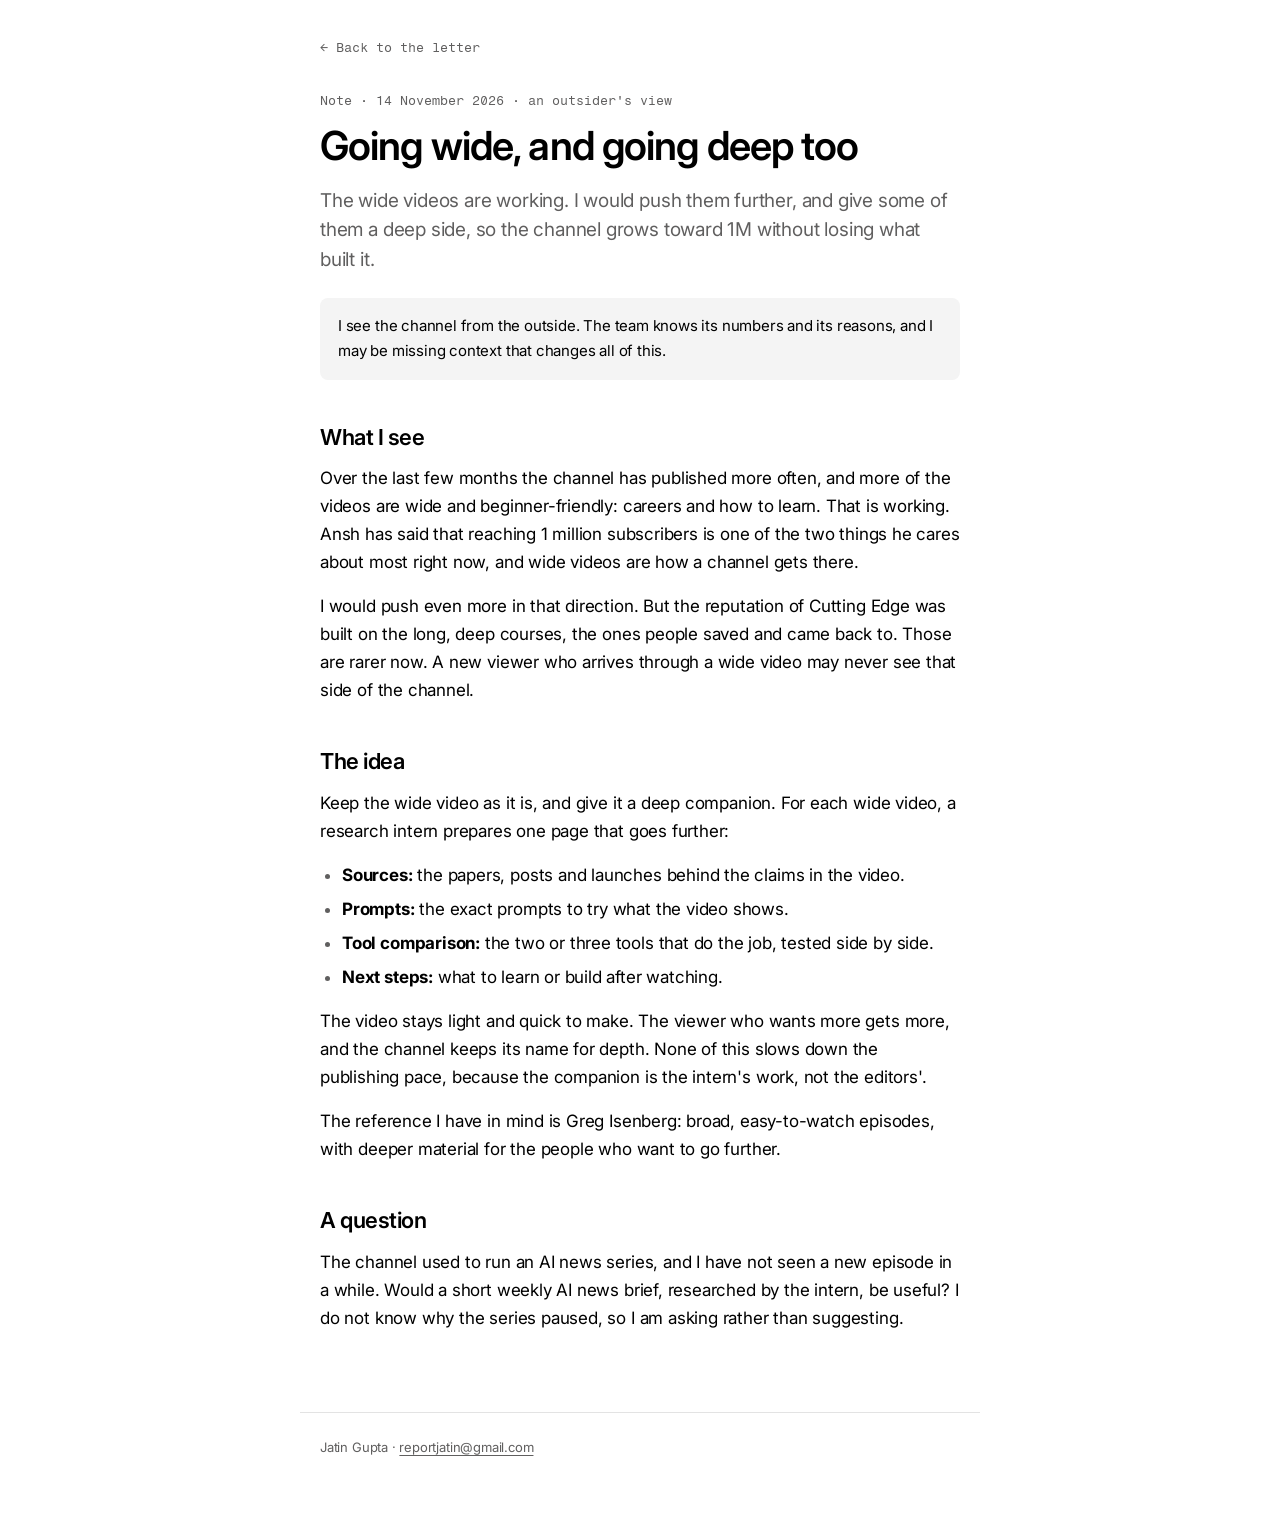
==== research/depth-note.html @ d638e976 "Letter to Cutting Edge Co-Authored-By: Claude Fable 5.2 <noreply@anthropic.com>" ====
<!doctype html>
<html lang="en">
<head>
<meta charset="utf-8">
<meta name="viewport" content="width=device-width, initial-scale=1">
<title>Going wide, going deep</title>
<meta name="description" content="An outside view on how Cutting Edge could keep its reputation for depth while its wide videos grow the channel toward 1M.">
<link rel="stylesheet" href="../assets/site.css">
</head>
<body>
<main class="doc">
  <a class="back" href="../index.html">← Back to the letter</a>
  <p class="meta">Note · 14 November 2026 · an outsider's view</p>
  <h1>Going wide, and going deep too</h1>
  <p class="lede">The wide videos are working. I would push them further, and give some of them a deep side, so the channel grows toward 1M without losing what built it.</p>

  <aside class="callout"><p>I see the channel from the outside. The team knows its numbers and its reasons, and I may be missing context that changes all of this.</p></aside>

  <h2>What I see</h2>
  <p>Over the last few months the channel has published more often, and more of the videos are wide and beginner-friendly: careers and how to learn. That is working. Ansh has said that reaching 1 million subscribers is one of the two things he cares about most right now, and wide videos are how a channel gets there.</p>
  <p>I would push even more in that direction. But the reputation of Cutting Edge was built on the long, deep courses, the ones people saved and came back to. Those are rarer now. A new viewer who arrives through a wide video may never see that side of the channel.</p>

  <h2>The idea</h2>
  <p>Keep the wide video as it is, and give it a deep companion. For each wide video, a research intern prepares one page that goes further:</p>
  <ul>
    <li><strong>Sources:</strong> the papers, posts and launches behind the claims in the video.</li>
    <li><strong>Prompts:</strong> the exact prompts to try what the video shows.</li>
    <li><strong>Tool comparison:</strong> the two or three tools that do the job, tested side by side.</li>
    <li><strong>Next steps:</strong> what to learn or build after watching.</li>
  </ul>
  <p>The video stays light and quick to make. The viewer who wants more gets more, and the channel keeps its name for depth. None of this slows down the publishing pace, because the companion is the intern's work, not the editors'.</p>
  <p>The reference I have in mind is Greg Isenberg: broad, easy-to-watch episodes, with deeper material for the people who want to go further.</p>

  <h2>A question</h2>
  <p>The channel used to run an AI news series, and I have not seen a new episode in a while. Would a short weekly AI news brief, researched by the intern, be useful? I do not know why the series paused, so I am asking rather than suggesting.</p>
</main>
<footer class="site-foot"><p>Jatin Gupta · <a href="mailto:reportjatin@gmail.com">reportjatin@gmail.com</a></p></footer>
</body>
</html>
---- assets/site.css ----
@import url('https://fonts.googleapis.com/css2?family=Fragment+Mono&family=Inter:wght@400;500;600&display=swap');

:root {
  --sans: 'Inter', ui-sans-serif, system-ui, sans-serif;
  --mono: 'Fragment Mono', ui-monospace, monospace;
  --ink: #000;
  --ink-2: #605f5f;
  --quiet: #605f5f; /* #8a8a8a fails AA on white */
  --canvas: #fff;
  --tray: #f4f4f4;
  --tray-2: #fafafa;
  --line: #e3e3e3;
  --blue: #517ffc; --blue-ink: #2f5fd9;
  --violet: #a17afc; --violet-ink: #6d45d6;
  --amber: #f2ac13; --amber-ink: #885800;
  --pink: #fc7998; --pink-ink: #c0335a;
  --olive: #d3d966; --olive-ink: #5c6116;
  --sky: #96dcff; --sky-ink: #1d6e98;
  --shadow-card: 0 5px 20px rgba(0, 0, 0, .08);
  --col: 640px;
}

* { box-sizing: border-box; }

html { min-width: 320px; -webkit-text-size-adjust: 100%; }

body {
  margin: 0;
  background: var(--canvas);
  color: var(--ink);
  font: 400 17px/1.65 var(--sans);
  letter-spacing: -0.011em;
  -webkit-font-smoothing: antialiased;
  text-rendering: optimizeLegibility;
}

::selection { background: #f1f6ff; }

a { color: inherit; text-decoration: underline; text-decoration-color: var(--quiet); text-underline-offset: 3px; text-decoration-thickness: 1px; }
a:hover { text-decoration-color: var(--ink); }
a:focus-visible, .evidence:focus-visible, .card:focus-visible { outline: 2px solid var(--blue); outline-offset: 3px; border-radius: 4px; }

img { max-width: 100%; height: auto; display: block; }

h1, h2, h3 { font-weight: 600; line-height: 1.2; letter-spacing: -0.022em; margin: 0; }
h1 { font-size: clamp(30px, 6vw, 40px); }
h2 { font-size: 22px; margin: 56px 0 14px; }
h3 { font-size: 17px; margin: 28px 0 8px; }
p { margin: 0 0 16px; }

.mono, .meta, .label, .evidence, .back, .kicker { font-family: var(--mono); letter-spacing: 0; }

/* ---------- page shell ---------- */
.wrap, .doc { max-width: calc(var(--col) + 40px); margin: 0 auto; padding: 0 20px; }

.site-head {
  display: flex; justify-content: space-between; align-items: baseline; gap: 12px;
  max-width: calc(var(--col) + 40px); margin: 0 auto; padding: 22px 20px 0;
  font: 13px/1.4 var(--mono); color: var(--ink-2);
}
.site-head a { text-decoration: none; color: var(--ink); }

/* ---------- letter header ---------- */
.hero { margin: 28px 0 36px; }
.hero figure { margin: 0 0 28px; border-radius: 6px; overflow: hidden; background: var(--tray); }
.hero img { width: 100%; aspect-ratio: 16 / 9; object-fit: cover; object-position: 50% 40%; }
.kicker { font-size: 13px; color: var(--ink-2); margin: 0 0 12px; }
.hero h1 { max-width: 18ch; }

/* ---------- letter slot ---------- */
.letter { margin: 0 0 12px; }
.draft { background: var(--tray); border: 1px dashed var(--quiet); border-radius: 6px; padding: 16px 18px; font-size: 15px; }
.draft p:last-child, .draft ol:last-child { margin-bottom: 0; }
.letter-note { font: 13px/1.5 var(--mono); color: var(--ink-2); margin: 12px 0 0; }
.sign { margin-top: 20px; }

/* ---------- section labels ---------- */
.label { display: block; font-size: 12px; text-transform: uppercase; color: var(--quiet); margin: 64px 0 8px; }
.label + h2 { margin-top: 0; }

/* ---------- cards ---------- */
.cards { display: grid; gap: 14px; grid-template-columns: 1fr; margin: 20px 0 0; }
@media (min-width: 640px) { .cards { grid-template-columns: repeat(3, 1fr); } }
.card {
  display: flex; flex-direction: column; gap: 8px;
  padding: 18px; border-radius: 8px; text-decoration: none;
  background: var(--tint, var(--tray)); box-shadow: var(--shadow-card);
  transition: transform .15s ease;
}
.card:hover { transform: translateY(-2px); }
.card .mono { font-size: 12px; color: var(--tint-ink, var(--ink-2)); }
.card strong { font-weight: 600; font-size: 17px; line-height: 1.3; }
.card span:last-child { font-size: 15px; color: var(--ink-2); line-height: 1.5; }
.t-blue { --tint: #eef3ff; --tint-ink: var(--blue-ink); }
.t-violet { --tint: #f4efff; --tint-ink: var(--violet-ink); }
.t-amber { --tint: #fdf5e2; --tint-ink: var(--amber-ink); }
.t-pink { --tint: #fff0f3; --tint-ink: var(--pink-ink); }
.t-olive { --tint: #f7f8e3; --tint-ink: var(--olive-ink); }
.t-sky { --tint: #eef9ff; --tint-ink: var(--sky-ink); }

/* ---------- claims with evidence buttons ---------- */
.claims { list-style: none; padding: 0; margin: 20px 0 0; border-top: 1px solid var(--line); }
.claims li { padding: 16px 0; border-bottom: 1px solid var(--line); }
.claims .need { display: block; font: 12px/1.4 var(--mono); color: var(--quiet); margin-bottom: 4px; }
.evidence {
  display: inline-block; white-space: nowrap; margin-left: 6px;
  font-size: 12px; line-height: 1; padding: 5px 8px 4px; border-radius: 4px;
  border: 1px solid var(--line); background: var(--tray-2); color: var(--ink); text-decoration: none;
  vertical-align: 1px;
}
.evidence:hover { background: var(--ink); border-color: var(--ink); color: #fff; }

.facts { list-style: none; padding: 0; margin: 0; }
.facts li { padding: 4px 0; }

/* ---------- footer ---------- */
.site-foot {
  max-width: calc(var(--col) + 40px); margin: 80px auto 0; padding: 24px 20px 48px;
  border-top: 1px solid var(--line); font-size: 13px; color: var(--quiet); line-height: 1.6;
}
.site-foot p { margin: 0 0 8px; }

/* ---------- report / evidence pages (main.doc) ---------- */
.doc { padding-top: 32px; }
.doc .back { display: inline-block; font-size: 13px; color: var(--ink-2); text-decoration: none; margin-bottom: 32px; }
.doc .back:hover { color: var(--ink); }
.doc .meta { font-size: 13px; color: var(--quiet); margin: 0 0 10px; }
.doc h1 { margin-bottom: 16px; }
.doc .lede { font-size: 19px; line-height: 1.55; color: var(--ink-2); margin-bottom: 8px; }
.doc h2 { margin-top: 44px; }
.doc ul, .doc ol { padding-left: 22px; margin: 0 0 16px; }
.doc li { margin: 0 0 6px; }
.doc li::marker { color: var(--quiet); }
.doc blockquote { margin: 20px 0; padding: 14px 18px; border: 1px solid var(--line); border-radius: 8px; background: var(--tray-2); color: var(--ink-2); }
.doc blockquote p:last-child { margin-bottom: 0; }
.doc code { font: 14px var(--mono); background: var(--tray); padding: 1px 5px; border-radius: 3px; }
.doc aside.callout { background: var(--tray); border-radius: 8px; padding: 16px 18px; margin: 24px 0; font-size: 15px; }
.doc aside.callout > :last-child { margin-bottom: 0; }
.doc figure { margin: 24px 0; }
.doc figcaption { font: 12px/1.5 var(--mono); color: var(--quiet); margin-top: 8px; }

/* tables scroll sideways on phones instead of breaking the page */
.doc table {
  display: block; max-width: 100%; overflow-x: auto; -webkit-overflow-scrolling: touch;
  border-collapse: collapse; margin: 20px 0 24px; font-size: 14px; line-height: 1.45;
}
.doc th, .doc td { text-align: left; vertical-align: top; padding: 9px 12px; border-bottom: 1px solid var(--line); min-width: 150px; }
.doc th { font: 12px/1.4 var(--mono); color: var(--ink-2); background: var(--tray-2); border-bottom-color: var(--ink); white-space: nowrap; }

.links { list-style: none; padding: 0 !important; }
.links li { margin-bottom: 10px; }

@media (max-width: 480px) {
  body { font-size: 16px; }
  h2 { font-size: 20px; }
  .doc .lede { font-size: 17px; }
  .label { margin-top: 52px; }
}

@media (prefers-reduced-motion: reduce) { .card { transition: none; } }
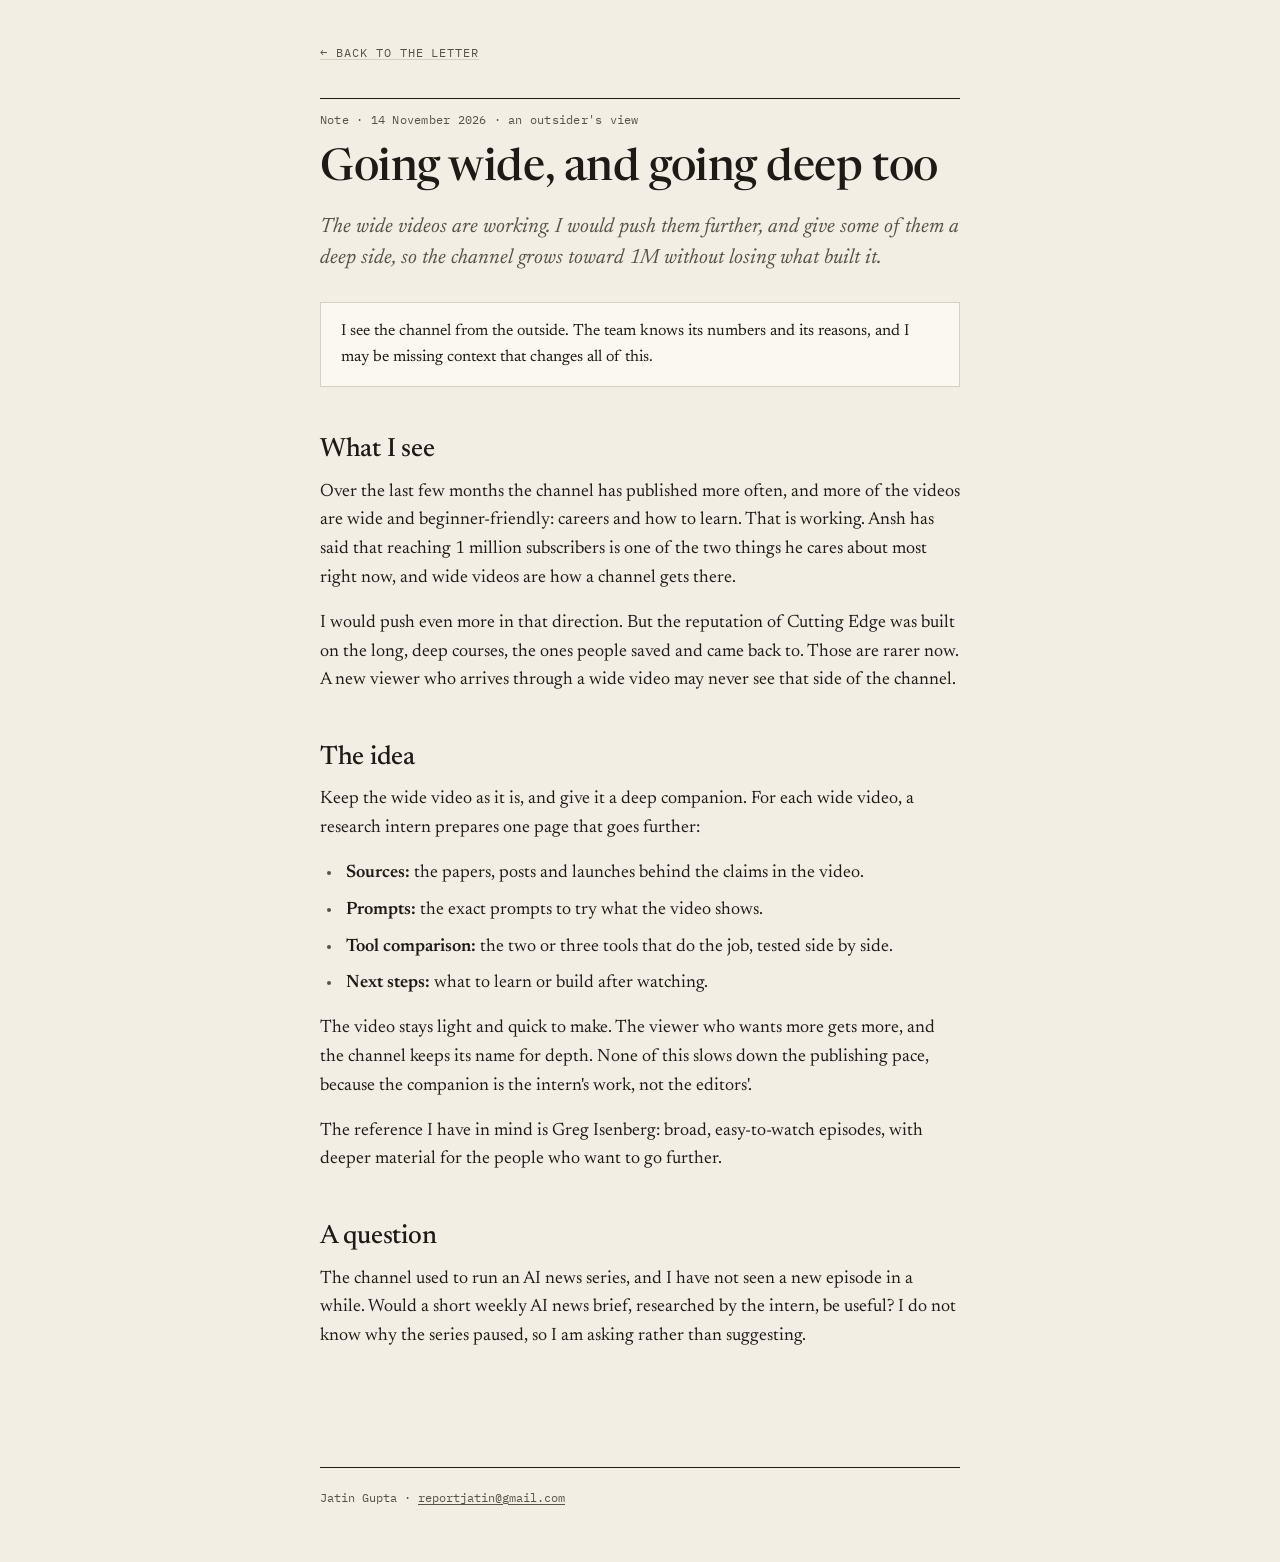
==== commit 3aff2c05: "Cache-bust stylesheet Co-Authored-By: Claude Fable 5.2 <noreply@anthropic.com>" ====
--- a/research/depth-note.html
+++ b/research/depth-note.html
@@ -5,7 +5,7 @@
 <meta name="viewport" content="width=device-width, initial-scale=1">
 <title>Going wide, going deep</title>
 <meta name="description" content="An outside view on how Cutting Edge could keep its reputation for depth while its wide videos grow the channel toward 1M.">
-<link rel="stylesheet" href="../assets/site.css">
+<link rel="stylesheet" href="../assets/site.css?v=4">
 </head>
 <body>
 <main class="doc">
--- a/assets/site.css
+++ b/assets/site.css
@@ -1,160 +1,216 @@
-@import url('https://fonts.googleapis.com/css2?family=Fragment+Mono&family=Inter:wght@400;500;600&display=swap');
+/* Sub-pages link only this file, so fonts load here too (index also links them directly). */
+@import url('https://fonts.googleapis.com/css2?family=Caveat:wght@500;700&family=IBM+Plex+Mono:wght@400;500&family=Newsreader:ital,opsz,wght@0,6..72,400;0,6..72,500;0,6..72,600;1,6..72,400;1,6..72,500&display=swap');
 
 :root {
-  --sans: 'Inter', ui-sans-serif, system-ui, sans-serif;
-  --mono: 'Fragment Mono', ui-monospace, monospace;
-  --ink: #000;
-  --ink-2: #605f5f;
-  --quiet: #605f5f; /* #8a8a8a fails AA on white */
-  --canvas: #fff;
-  --tray: #f4f4f4;
-  --tray-2: #fafafa;
-  --line: #e3e3e3;
-  --blue: #517ffc; --blue-ink: #2f5fd9;
-  --violet: #a17afc; --violet-ink: #6d45d6;
-  --amber: #f2ac13; --amber-ink: #885800;
-  --pink: #fc7998; --pink-ink: #c0335a;
-  --olive: #d3d966; --olive-ink: #5c6116;
-  --sky: #96dcff; --sky-ink: #1d6e98;
-  --shadow-card: 0 5px 20px rgba(0, 0, 0, .08);
-  --col: 640px;
+  --serif: 'Newsreader', 'Iowan Old Style', Georgia, serif;
+  --mono: 'IBM Plex Mono', ui-monospace, Menlo, monospace;
+  --hand: 'Caveat', 'Segoe Print', cursive;
+
+  --paper: #f3eee3;      /* desk / page */
+  --sheet: #fbf8f1;      /* letter and report sheets */
+  --ink: #1e1b17;
+  --ink-2: #57514a;      /* 6.9:1 on --paper */
+  --rule: #d8cfbf;
+  --rule-strong: #1e1b17;
+  --blue: #1d3a7a;       /* handwriting + links, 9:1 on --paper */
+  --red: #b3392b;        /* red pencil, sparing */
+  --letter-rule: #a9b8d2;
+
+  --measure: 40rem;      /* ~64 characters of body text */
 }
 
 * { box-sizing: border-box; }
 
-html { min-width: 320px; -webkit-text-size-adjust: 100%; }
+html { -webkit-text-size-adjust: 100%; }
 
 body {
   margin: 0;
-  background: var(--canvas);
+  background: var(--paper);
   color: var(--ink);
-  font: 400 17px/1.65 var(--sans);
-  letter-spacing: -0.011em;
+  font: 400 1.125rem/1.6 var(--serif);
+  font-optical-sizing: auto;
+  text-rendering: optimizeLegibility;
   -webkit-font-smoothing: antialiased;
-  text-rendering: optimizeLegibility;
-}
-
-::selection { background: #f1f6ff; }
-
-a { color: inherit; text-decoration: underline; text-decoration-color: var(--quiet); text-underline-offset: 3px; text-decoration-thickness: 1px; }
-a:hover { text-decoration-color: var(--ink); }
-a:focus-visible, .evidence:focus-visible, .card:focus-visible { outline: 2px solid var(--blue); outline-offset: 3px; border-radius: 4px; }
+}
+
+::selection { background: #e4dccb; }
+
+a { color: var(--blue); text-decoration: underline; text-decoration-thickness: 1px; text-underline-offset: 0.18em; }
+a:hover { text-decoration-thickness: 2px; }
+a:focus-visible { outline: 2px solid var(--blue); outline-offset: 3px; border-radius: 2px; }
 
 img { max-width: 100%; height: auto; display: block; }
 
-h1, h2, h3 { font-weight: 600; line-height: 1.2; letter-spacing: -0.022em; margin: 0; }
-h1 { font-size: clamp(30px, 6vw, 40px); }
-h2 { font-size: 22px; margin: 56px 0 14px; }
-h3 { font-size: 17px; margin: 28px 0 8px; }
-p { margin: 0 0 16px; }
-
-.mono, .meta, .label, .evidence, .back, .kicker { font-family: var(--mono); letter-spacing: 0; }
+h1, h2, h3 { font-weight: 500; line-height: 1.15; letter-spacing: -0.01em; margin: 0; text-wrap: balance; }
+h1 { font-size: clamp(2rem, 5.5vw, 2.75rem); }
+h2 { font-size: clamp(1.6rem, 4vw, 2rem); margin: 0 0 0.75rem; }
+h3 { font-size: 1.35rem; margin: 1.75rem 0 0.5rem; }
+p { margin: 0 0 1rem; }
+b, strong { font-weight: 600; }
+
+.mono, .meta, .back, .need, .part-label, .ex-kind, .encl-label, .evidence { font-family: var(--mono); font-size: 0.75rem; letter-spacing: 0.02em; line-height: 1.5; }
 
 /* ---------- page shell ---------- */
-.wrap, .doc { max-width: calc(var(--col) + 40px); margin: 0 auto; padding: 0 20px; }
-
-.site-head {
-  display: flex; justify-content: space-between; align-items: baseline; gap: 12px;
-  max-width: calc(var(--col) + 40px); margin: 0 auto; padding: 22px 20px 0;
-  font: 13px/1.4 var(--mono); color: var(--ink-2);
-}
-.site-head a { text-decoration: none; color: var(--ink); }
-
-/* ---------- letter header ---------- */
-.hero { margin: 28px 0 36px; }
-.hero figure { margin: 0 0 28px; border-radius: 6px; overflow: hidden; background: var(--tray); }
-.hero img { width: 100%; aspect-ratio: 16 / 9; object-fit: cover; object-position: 50% 40%; }
-.kicker { font-size: 13px; color: var(--ink-2); margin: 0 0 12px; }
-.hero h1 { max-width: 18ch; }
-
-/* ---------- letter slot ---------- */
-.letter { margin: 0 0 12px; }
-.draft { background: var(--tray); border: 1px dashed var(--quiet); border-radius: 6px; padding: 16px 18px; font-size: 15px; }
-.draft p:last-child, .draft ol:last-child { margin-bottom: 0; }
-.letter-note { font: 13px/1.5 var(--mono); color: var(--ink-2); margin: 12px 0 0; }
-.sign { margin-top: 20px; }
-
-/* ---------- section labels ---------- */
-.label { display: block; font-size: 12px; text-transform: uppercase; color: var(--quiet); margin: 64px 0 8px; }
-.label + h2 { margin-top: 0; }
-
-/* ---------- cards ---------- */
-.cards { display: grid; gap: 14px; grid-template-columns: 1fr; margin: 20px 0 0; }
-@media (min-width: 640px) { .cards { grid-template-columns: repeat(3, 1fr); } }
-.card {
-  display: flex; flex-direction: column; gap: 8px;
-  padding: 18px; border-radius: 8px; text-decoration: none;
-  background: var(--tint, var(--tray)); box-shadow: var(--shadow-card);
-  transition: transform .15s ease;
-}
-.card:hover { transform: translateY(-2px); }
-.card .mono { font-size: 12px; color: var(--tint-ink, var(--ink-2)); }
-.card strong { font-weight: 600; font-size: 17px; line-height: 1.3; }
-.card span:last-child { font-size: 15px; color: var(--ink-2); line-height: 1.5; }
-.t-blue { --tint: #eef3ff; --tint-ink: var(--blue-ink); }
-.t-violet { --tint: #f4efff; --tint-ink: var(--violet-ink); }
-.t-amber { --tint: #fdf5e2; --tint-ink: var(--amber-ink); }
-.t-pink { --tint: #fff0f3; --tint-ink: var(--pink-ink); }
-.t-olive { --tint: #f7f8e3; --tint-ink: var(--olive-ink); }
-.t-sky { --tint: #eef9ff; --tint-ink: var(--sky-ink); }
-
-/* ---------- claims with evidence buttons ---------- */
-.claims { list-style: none; padding: 0; margin: 20px 0 0; border-top: 1px solid var(--line); }
-.claims li { padding: 16px 0; border-bottom: 1px solid var(--line); }
-.claims .need { display: block; font: 12px/1.4 var(--mono); color: var(--quiet); margin-bottom: 4px; }
-.evidence {
-  display: inline-block; white-space: nowrap; margin-left: 6px;
-  font-size: 12px; line-height: 1; padding: 5px 8px 4px; border-radius: 4px;
-  border: 1px solid var(--line); background: var(--tray-2); color: var(--ink); text-decoration: none;
-  vertical-align: 1px;
-}
-.evidence:hover { background: var(--ink); border-color: var(--ink); color: #fff; }
-
-.facts { list-style: none; padding: 0; margin: 0; }
-.facts li { padding: 4px 0; }
+.wrap, .doc { max-width: calc(var(--measure) + 3rem); margin: 0 auto; padding: 0 1.5rem; }
+@media (max-width: 480px) { .wrap, .doc { padding: 0 1rem; } body { font-size: 1.0625rem; } }
+
+/* ---------- letterhead ---------- */
+.letterhead { padding: 2.5rem 0 0; }
+.lh-top { display: flex; flex-wrap: wrap; justify-content: space-between; align-items: baseline; gap: 0.25rem 1.5rem; padding-bottom: 0.75rem; border-bottom: 1px solid var(--rule-strong); }
+.lh-name { font-size: 1.75rem; font-weight: 500; letter-spacing: -0.01em; margin: 0; font-variation-settings: 'opsz' 72; }
+.lh-addr { font: 0.8125rem/1.6 var(--mono); color: var(--ink-2); margin: 0; text-align: right; }
+.lh-addr a { color: inherit; display: inline-block; padding: 0.8rem 0; margin: -0.8rem 0; }
+@media (max-width: 560px) { .lh-addr { text-align: left; } }
+
+.memo { display: grid; grid-template-columns: 1fr auto; gap: 1rem; align-items: center; padding: 1rem 0 1.25rem; border-bottom: 1px solid var(--rule); }
+.memo dl { display: grid; grid-template-columns: 3.5rem 1fr; gap: 0.3rem 0.75rem; margin: 0; }
+.memo dt { font: 500 0.75rem/1.9 var(--mono); text-transform: uppercase; letter-spacing: 0.08em; color: var(--ink-2); }
+.memo dd { margin: 0; font-size: 1.0625rem; line-height: 1.6; }
+
+.postmark {
+  width: 6rem; height: 6rem; border-radius: 50%;
+  border: 1.5px solid var(--blue); outline: 1px solid var(--blue); outline-offset: 3px;
+  display: flex; flex-direction: column; justify-content: center; align-items: center; gap: 0.1rem;
+  font: 500 0.6875rem/1.2 var(--mono); letter-spacing: 0.1em; text-transform: uppercase;
+  color: var(--blue); opacity: 0.72; transform: rotate(-9deg); margin-right: 0.5rem;
+}
+.postmark span:nth-child(2) { border-top: 1px solid currentColor; border-bottom: 1px solid currentColor; padding: 0.15rem 0.2rem; }
+@media (max-width: 400px) { .postmark { width: 4.75rem; height: 4.75rem; font-size: 0.5625rem; } }
+
+/* ---------- the letter: ruled sheet, handwriting on the lines ---------- */
+.letter {
+  --lh: 2.25rem;
+  margin: 2rem -0.5rem 0;
+  background: var(--sheet);
+  border: 1px solid var(--rule);
+  padding: var(--lh) 1.75rem calc(var(--lh) * 0.5) 3rem;
+  position: relative;
+}
+/* the red margin line of a ruled pad */
+.letter::before { content: ''; position: absolute; top: 0; bottom: 0; left: 2rem; border-left: 1px solid rgba(179, 57, 43, 0.35); }
+.letter-body {
+  /* one hairline per line box, sitting just under the baseline */
+  background-image: linear-gradient(to bottom, transparent calc(var(--lh) - 0.42rem), var(--letter-rule) calc(var(--lh) - 0.42rem), var(--letter-rule) calc(var(--lh) - 0.42rem + 1px), transparent calc(var(--lh) - 0.42rem + 1px));
+  background-size: 100% var(--lh);
+}
+.letter-body p { font: 500 1.5rem/var(--lh) var(--hand); color: var(--blue); margin: 0 0 var(--lh); }
+.letter-body p:nth-last-child(2) { margin-bottom: 0; }
+.letter-body .sign { font-size: 2.75rem; font-weight: 700; line-height: calc(var(--lh) * 2); height: calc(var(--lh) * 2); margin: 0; padding-left: 1.5rem; transform: rotate(-3deg); transform-origin: left center; width: max-content; }
+.letter-note { font-style: italic; font-size: 0.9375rem; color: var(--ink-2); margin: 0.75rem 0 0; max-width: 34rem; }
+@media (max-width: 480px) {
+  .letter { --lh: 2rem; margin: 1.5rem -0.25rem 0; padding: var(--lh) 1rem calc(var(--lh) * 0.5) 1.75rem; }
+  .letter::before { left: 1.15rem; }
+  .letter-body p { font-size: 1.375rem; }
+  .letter-body { background-image: linear-gradient(to bottom, transparent calc(var(--lh) - 0.38rem), var(--letter-rule) calc(var(--lh) - 0.38rem), var(--letter-rule) calc(var(--lh) - 0.38rem + 1px), transparent calc(var(--lh) - 0.38rem + 1px)); }
+}
+
+/* ---------- enclosures line ---------- */
+.encl { margin: 2.5rem 0 0; padding: 0.9rem 0; border-top: 1px solid var(--rule); border-bottom: 1px solid var(--rule); font-size: 1rem; line-height: 1.9; color: var(--ink-2); }
+.encl-label { text-transform: uppercase; letter-spacing: 0.08em; color: var(--ink); margin-right: 0.4rem; }
+.encl a { white-space: nowrap; display: inline-block; padding: 0.55rem 0; margin: -0.55rem 0; }
+
+/* ---------- enclosure sections ---------- */
+.part { margin-top: 5rem; }
+.part-label { text-transform: uppercase; letter-spacing: 0.08em; color: var(--ink-2); margin: 0 0 0.6rem; }
+.opener { font-size: 1.25rem; line-height: 1.5; font-style: italic; color: var(--ink-2); margin-bottom: 2rem; }
+
+.exhibit { border-top: 1px solid var(--rule-strong); padding: 1.25rem 0 2.5rem; }
+.exhibit + .exhibit { margin-top: 0.5rem; }
+.ex-kind { text-transform: uppercase; letter-spacing: 0.08em; color: var(--ink-2); margin: 0 0 0.25rem; }
+.figure { font-size: clamp(4rem, 15vw, 6.5rem); line-height: 1; font-weight: 400; letter-spacing: -0.03em; font-variation-settings: 'opsz' 72; margin: 0.5rem 0 0.4rem; }
+.figure-cap { font-style: italic; font-size: 1.125rem; color: var(--ink-2); margin: 0 0 0.5rem; max-width: 30rem; }
+.exhibit h3 { font-size: 1.5rem; margin-top: 1.25rem; }
+.exhibit h3 a { color: var(--ink); text-decoration-color: var(--rule); }
+.exhibit h3 a:hover { text-decoration-color: var(--ink); }
+.read { display: inline-block; font: 500 0.875rem/1 var(--mono); padding: 0.9rem 0; min-height: 44px; }
+.read::after { content: ' \2192'; }
+
+/* hand-drawn red-pencil ring around one number */
+.circled { position: relative; display: inline-block; padding: 0 0.12em; }
+.circled svg { position: absolute; left: -12%; top: -14%; width: 124%; height: 128%; overflow: visible; pointer-events: none; }
+.circled path { fill: none; stroke: var(--red); stroke-width: 2.5; stroke-linecap: round; vector-effect: non-scaling-stroke; opacity: 0.85; }
+
+.pull { margin: 0; }
+.pull blockquote { margin: 0; padding: 0; }
+.pull blockquote p { font-size: clamp(1.75rem, 5vw, 2.35rem); line-height: 1.3; font-style: italic; font-weight: 400; letter-spacing: -0.01em; margin: 0 0 1rem; font-variation-settings: 'opsz' 72; text-wrap: balance; }
+.pull blockquote p::before { content: '\201C'; margin-left: -0.45em; color: var(--ink-2); }
+.pull blockquote p::after { content: '\201D'; color: var(--ink-2); }
+.pull figcaption a { display: inline-block; font: 500 0.875rem/1.4 var(--mono); padding: 0.7rem 0; }
+@media (max-width: 480px) { .pull blockquote p::before { margin-left: 0; } }
+
+/* ---------- receipts ledger ---------- */
+.claims, .contact-list { list-style: none; padding: 0; margin: 0; border-top: 1px solid var(--rule-strong); }
+.claims li, .contact-list li { display: grid; grid-template-columns: 11rem 1fr; gap: 0.25rem 1.25rem; padding: 0.9rem 0; border-bottom: 1px solid var(--rule); }
+.need { color: var(--ink-2); padding-top: 0.3rem; }
+.claim { line-height: 1.55; }
+.evidence { display: inline-block; white-space: nowrap; margin-left: 0.25rem; padding: 0.75rem 0.1rem; margin-block: -0.75rem; }
+.evidence::after { content: ' \2192'; }
+@media (max-width: 600px) { .claims li, .contact-list li { grid-template-columns: 1fr; } .need { padding-top: 0; } }
+
+.schedule { margin: 0 0 1.5rem; border-top: 1px solid var(--rule-strong); }
+.schedule dt { font-weight: 600; padding-top: 0.9rem; }
+.schedule dd { margin: 0; padding: 0.1rem 0 0.9rem; border-bottom: 1px solid var(--rule); }
+
+.plan { padding-left: 1.5rem; margin: 0; }
+.plan li { padding-left: 0.4rem; margin-bottom: 0.75rem; }
+.plan li::marker { font-variant-numeric: oldstyle-nums; color: var(--ink-2); }
+
+/* ---------- reply / contact ---------- */
+.contact .phone { font-size: clamp(2.25rem, 9vw, 3.5rem); line-height: 1.1; letter-spacing: -0.02em; margin: 0 0 0.4rem; font-variation-settings: 'opsz' 72; position: relative; }
+.contact .phone a { color: var(--ink); text-decoration-thickness: 2px; text-decoration-color: var(--blue); display: inline-block; padding: 0.15rem 0; }
+.margin-note { font: 700 1.5rem/1 var(--hand); color: var(--red); letter-spacing: 0; display: inline-block; transform: rotate(-4deg); margin-left: 1rem; vertical-align: middle; }
+@media (max-width: 600px) { .margin-note { display: block; width: max-content; margin: 0.6rem 0 0 0.25rem; font-size: 1.375rem; } }
+.contact .email { font-size: clamp(1.25rem, 4.5vw, 1.6rem); margin-bottom: 2rem; }
+.contact .email a { display: inline-block; padding: 0.4rem 0; }
+.contact-list a { display: inline-block; padding: 0.55rem 0; margin: -0.55rem 0; }
 
 /* ---------- footer ---------- */
-.site-foot {
-  max-width: calc(var(--col) + 40px); margin: 80px auto 0; padding: 24px 20px 48px;
-  border-top: 1px solid var(--line); font-size: 13px; color: var(--quiet); line-height: 1.6;
-}
-.site-foot p { margin: 0 0 8px; }
-
-/* ---------- report / evidence pages (main.doc) ---------- */
-.doc { padding-top: 32px; }
-.doc .back { display: inline-block; font-size: 13px; color: var(--ink-2); text-decoration: none; margin-bottom: 32px; }
-.doc .back:hover { color: var(--ink); }
-.doc .meta { font-size: 13px; color: var(--quiet); margin: 0 0 10px; }
-.doc h1 { margin-bottom: 16px; }
-.doc .lede { font-size: 19px; line-height: 1.55; color: var(--ink-2); margin-bottom: 8px; }
-.doc h2 { margin-top: 44px; }
-.doc ul, .doc ol { padding-left: 22px; margin: 0 0 16px; }
-.doc li { margin: 0 0 6px; }
-.doc li::marker { color: var(--quiet); }
-.doc blockquote { margin: 20px 0; padding: 14px 18px; border: 1px solid var(--line); border-radius: 8px; background: var(--tray-2); color: var(--ink-2); }
+.site-foot { max-width: calc(var(--measure) + 3rem); margin: 6rem auto 0; padding: 1.25rem 1.5rem 3rem; font: 0.75rem/1.6 var(--mono); color: var(--ink-2); }
+.site-foot::before { content: ''; display: block; border-top: 1px solid var(--rule-strong); margin-bottom: 1.25rem; }
+.site-foot p { margin: 0 0 0.4rem; }
+.site-foot a { color: var(--ink-2); }
+@media (max-width: 480px) { .site-foot { padding: 1rem 1rem 2.5rem; } }
+
+/* ---------- report and evidence pages (main.doc) ---------- */
+.doc { padding-top: 2rem; }
+.doc .back { display: inline-block; text-transform: uppercase; letter-spacing: 0.08em; color: var(--ink-2); text-decoration-color: var(--rule); padding: 0.75rem 0; margin-bottom: 1.5rem; }
+.doc .back:hover { color: var(--ink); text-decoration-color: currentColor; }
+.doc .meta { color: var(--ink-2); margin: 0 0 1rem; padding-top: 0.75rem; border-top: 1px solid var(--rule-strong); }
+.doc h1 { margin-bottom: 1rem; font-variation-settings: 'opsz' 72; }
+.doc .lede { font-size: 1.3rem; line-height: 1.5; font-style: italic; color: var(--ink-2); margin-bottom: 1.5rem; }
+.doc h2 { margin: 3rem 0 0.75rem; font-size: clamp(1.4rem, 3.5vw, 1.65rem); }
+.doc ul, .doc ol { padding-left: 1.4rem; margin: 0 0 1rem; }
+.doc li { margin: 0 0 0.5rem; padding-left: 0.2rem; }
+.doc li::marker { color: var(--ink-2); }
+.doc blockquote { margin: 1.5rem 0; padding: 0 0 0 1.25rem; border-left: 1px solid var(--rule-strong); font-style: italic; font-size: 1.2rem; line-height: 1.5; }
 .doc blockquote p:last-child { margin-bottom: 0; }
-.doc code { font: 14px var(--mono); background: var(--tray); padding: 1px 5px; border-radius: 3px; }
-.doc aside.callout { background: var(--tray); border-radius: 8px; padding: 16px 18px; margin: 24px 0; font-size: 15px; }
+.doc code { font: 0.85em var(--mono); background: var(--sheet); border: 1px solid var(--rule); padding: 0.1em 0.4em; border-radius: 2px; }
+.doc aside.callout { background: var(--sheet); border: 1px solid var(--rule); padding: 1rem 1.25rem; margin: 1.75rem 0; font-size: 1rem; }
 .doc aside.callout > :last-child { margin-bottom: 0; }
-.doc figure { margin: 24px 0; }
-.doc figcaption { font: 12px/1.5 var(--mono); color: var(--quiet); margin-top: 8px; }
+.doc figure { margin: 1.75rem 0; }
+.doc figcaption { font: 0.75rem/1.5 var(--mono); color: var(--ink-2); margin-top: 0.5rem; }
 
 /* tables scroll sideways on phones instead of breaking the page */
 .doc table {
   display: block; max-width: 100%; overflow-x: auto; -webkit-overflow-scrolling: touch;
-  border-collapse: collapse; margin: 20px 0 24px; font-size: 14px; line-height: 1.45;
-}
-.doc th, .doc td { text-align: left; vertical-align: top; padding: 9px 12px; border-bottom: 1px solid var(--line); min-width: 150px; }
-.doc th { font: 12px/1.4 var(--mono); color: var(--ink-2); background: var(--tray-2); border-bottom-color: var(--ink); white-space: nowrap; }
-
+  border-collapse: collapse; margin: 1.25rem 0 1.5rem; font-size: 0.9375rem; line-height: 1.45;
+  border-top: 1px solid var(--rule-strong);
+}
+.doc th, .doc td { text-align: left; vertical-align: top; padding: 0.6rem 0.9rem 0.6rem 0; border-bottom: 1px solid var(--rule); min-width: 9.5rem; }
+.doc th { font: 500 0.6875rem/1.4 var(--mono); text-transform: uppercase; letter-spacing: 0.06em; color: var(--ink-2); border-bottom-color: var(--rule-strong); white-space: nowrap; }
+
+.facts { list-style: none; padding: 0 !important; margin: 0 0 1rem; border-top: 1px solid var(--rule); }
+.facts li { padding: 0.6rem 0 !important; margin: 0 !important; border-bottom: 1px solid var(--rule); }
 .links { list-style: none; padding: 0 !important; }
-.links li { margin-bottom: 10px; }
-
-@media (max-width: 480px) {
-  body { font-size: 16px; }
-  h2 { font-size: 20px; }
-  .doc .lede { font-size: 17px; }
-  .label { margin-top: 52px; }
-}
-
-@media (prefers-reduced-motion: reduce) { .card { transition: none; } }
+.links li { margin-bottom: 0.5rem; }
+.links a { display: inline-block; padding: 0.4rem 0; }
+
+/* single "Next: ..." link at the foot of a sub-page */
+nav.next { margin: 4rem 0 0; padding-top: 0.75rem; border-top: 1px solid var(--rule-strong); }
+nav.next a { display: inline-block; font-size: 1.35rem; line-height: 1.35; padding: 0.5rem 0; }
+nav.next a::after { content: ' \2192'; }
+
+@media (prefers-reduced-motion: reduce) { * { transition: none !important; animation: none !important; scroll-behavior: auto !important; } }
+@media (prefers-reduced-motion: no-preference) { html { scroll-behavior: smooth; } }
+
+@media print { body { background: #fff; } .letter { border-color: #999; } }
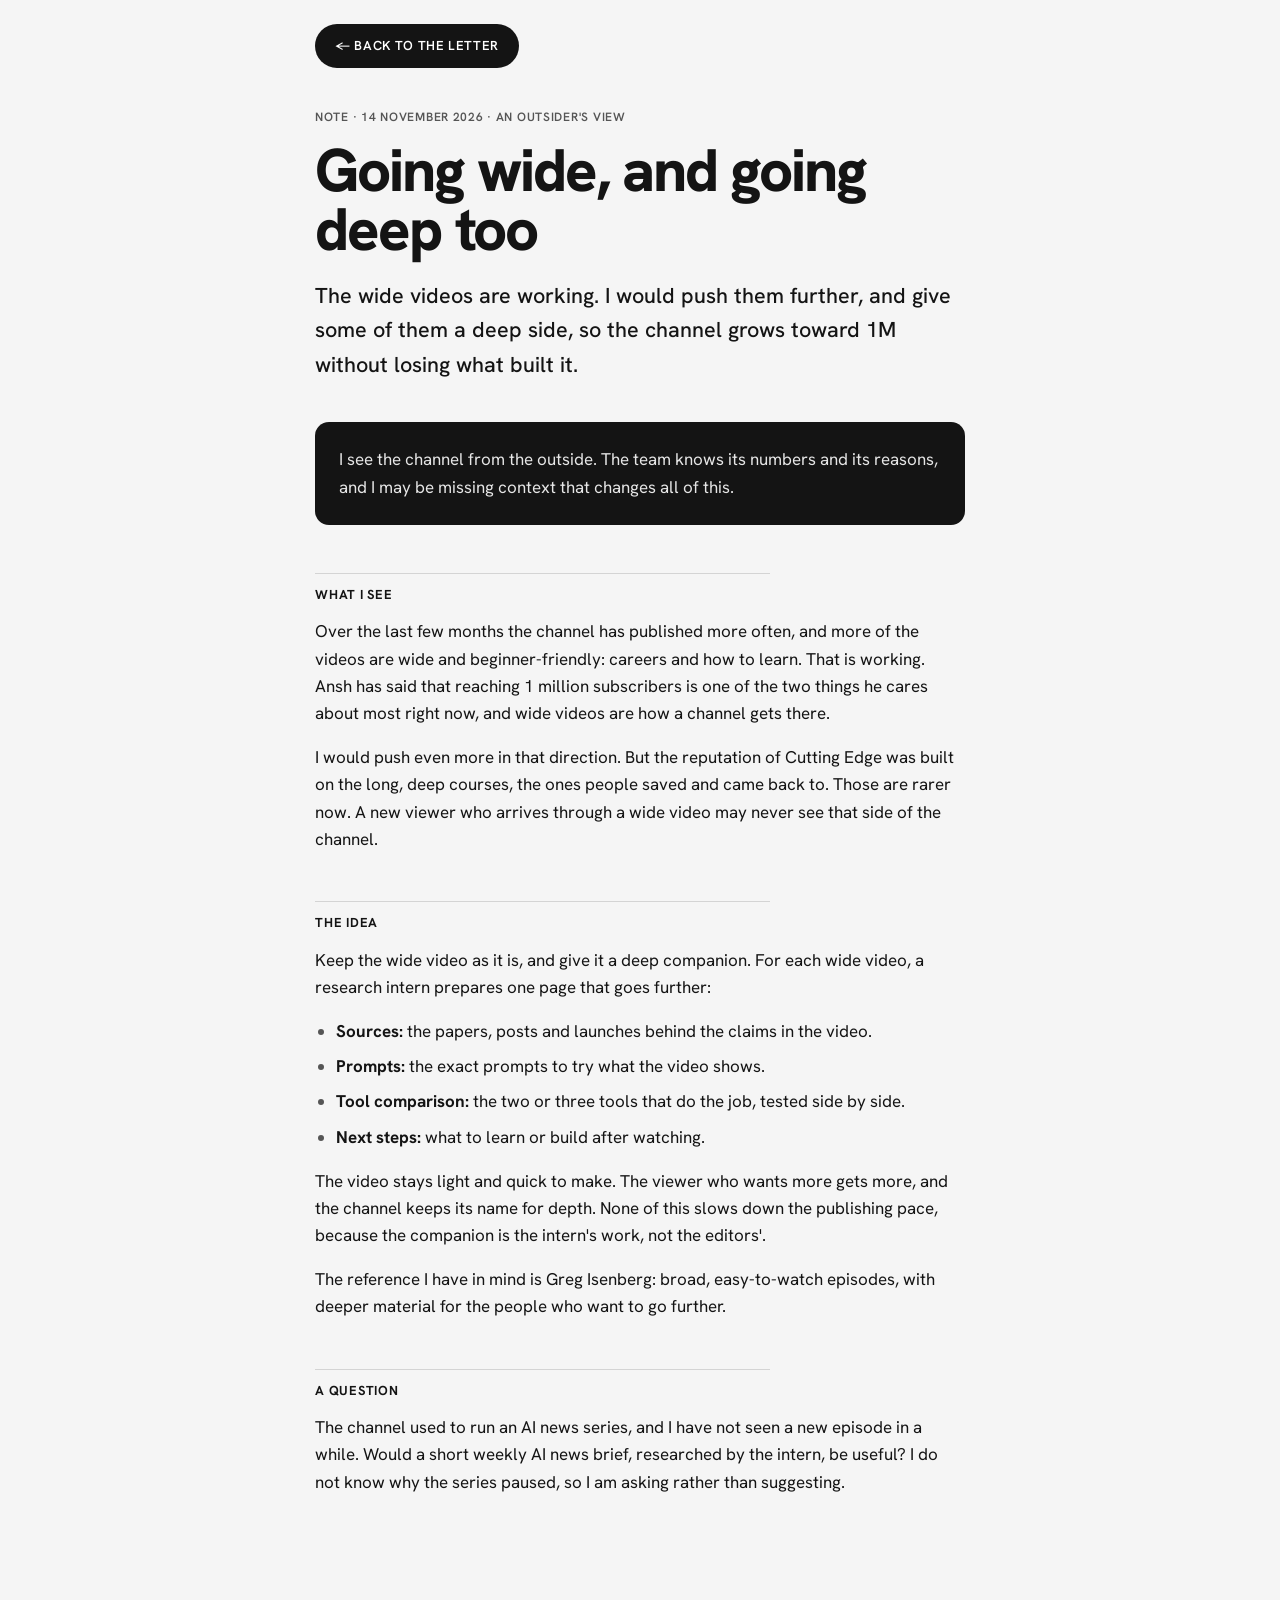
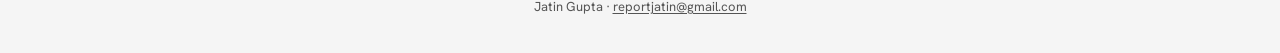
==== commit a0be1cd1: "Restyle: bold grotesque portfolio layout Co-Authored-By: Claude Fable 5.2 <noreply@anthropic.com>" ====
--- a/research/depth-note.html
+++ b/research/depth-note.html
@@ -5,7 +5,7 @@
 <meta name="viewport" content="width=device-width, initial-scale=1">
 <title>Going wide, going deep</title>
 <meta name="description" content="An outside view on how Cutting Edge could keep its reputation for depth while its wide videos grow the channel toward 1M.">
-<link rel="stylesheet" href="../assets/site.css?v=4">
+<link rel="stylesheet" href="../assets/site.css?v=5">
 </head>
 <body>
 <main class="doc">
--- a/assets/site.css
+++ b/assets/site.css
@@ -1,216 +1,296 @@
-/* Sub-pages link only this file, so fonts load here too (index also links them directly). */
-@import url('https://fonts.googleapis.com/css2?family=Caveat:wght@500;700&family=IBM+Plex+Mono:wght@400;500&family=Newsreader:ital,opsz,wght@0,6..72,400;0,6..72,500;0,6..72,600;1,6..72,400;1,6..72,500&display=swap');
+/* Sub-pages link only this file, so the sans loads here too (index also links it, plus Caveat). */
+@import url('https://fonts.googleapis.com/css2?family=Hanken+Grotesk:wght@400;500;600;700;800&display=swap');
 
 :root {
-  --serif: 'Newsreader', 'Iowan Old Style', Georgia, serif;
-  --mono: 'IBM Plex Mono', ui-monospace, Menlo, monospace;
+  --sans: 'Hanken Grotesk', 'Helvetica Neue', Arial, sans-serif;
   --hand: 'Caveat', 'Segoe Print', cursive;
-
-  --paper: #f3eee3;      /* desk / page */
-  --sheet: #fbf8f1;      /* letter and report sheets */
-  --ink: #1e1b17;
-  --ink-2: #57514a;      /* 6.9:1 on --paper */
-  --rule: #d8cfbf;
-  --rule-strong: #1e1b17;
-  --blue: #1d3a7a;       /* handwriting + links, 9:1 on --paper */
-  --red: #b3392b;        /* red pencil, sparing */
-  --letter-rule: #a9b8d2;
-
-  --measure: 40rem;      /* ~64 characters of body text */
+  --bg: #f5f5f5;
+  --ink: #141414;
+  --ink-2: #555;        /* 6.6:1 on --bg */
+  --white: #fff;
+  --dark: #141414;
+  --dark-2: #1f1f1f;
+  --dark-3: #2e2e2e;
+  --grey-on-dark: #a3a3a3; /* 7:1 on --dark */
+  --line: #d4d4d4;
+  --yellow: #ffe600;
+  --blue: #1d3a8a;
+  --r: 14px;
+  --gut: clamp(16px, 3vw, 32px);
+  --ease: cubic-bezier(.2, .7, .2, 1);
 }
 
 * { box-sizing: border-box; }
-
-html { -webkit-text-size-adjust: 100%; }
-
+html { -webkit-text-size-adjust: 100%; scroll-behavior: smooth; scroll-padding-top: 80px; }
 body {
   margin: 0;
-  background: var(--paper);
+  background: var(--bg);
   color: var(--ink);
-  font: 400 1.125rem/1.6 var(--serif);
-  font-optical-sizing: auto;
-  text-rendering: optimizeLegibility;
-  -webkit-font-smoothing: antialiased;
-}
-
-::selection { background: #e4dccb; }
-
-a { color: var(--blue); text-decoration: underline; text-decoration-thickness: 1px; text-underline-offset: 0.18em; }
+  font: 400 1.0625rem/1.55 var(--sans);
+  overflow-x: hidden;
+}
+img { max-width: 100%; }
+a { color: inherit; text-underline-offset: .18em; text-decoration-thickness: 1px; }
 a:hover { text-decoration-thickness: 2px; }
-a:focus-visible { outline: 2px solid var(--blue); outline-offset: 3px; border-radius: 2px; }
-
-img { max-width: 100%; height: auto; display: block; }
-
-h1, h2, h3 { font-weight: 500; line-height: 1.15; letter-spacing: -0.01em; margin: 0; text-wrap: balance; }
-h1 { font-size: clamp(2rem, 5.5vw, 2.75rem); }
-h2 { font-size: clamp(1.6rem, 4vw, 2rem); margin: 0 0 0.75rem; }
-h3 { font-size: 1.35rem; margin: 1.75rem 0 0.5rem; }
-p { margin: 0 0 1rem; }
-b, strong { font-weight: 600; }
-
-.mono, .meta, .back, .need, .part-label, .ex-kind, .encl-label, .evidence { font-family: var(--mono); font-size: 0.75rem; letter-spacing: 0.02em; line-height: 1.5; }
-
-/* ---------- page shell ---------- */
-.wrap, .doc { max-width: calc(var(--measure) + 3rem); margin: 0 auto; padding: 0 1.5rem; }
-@media (max-width: 480px) { .wrap, .doc { padding: 0 1rem; } body { font-size: 1.0625rem; } }
-
-/* ---------- letterhead ---------- */
-.letterhead { padding: 2.5rem 0 0; }
-.lh-top { display: flex; flex-wrap: wrap; justify-content: space-between; align-items: baseline; gap: 0.25rem 1.5rem; padding-bottom: 0.75rem; border-bottom: 1px solid var(--rule-strong); }
-.lh-name { font-size: 1.75rem; font-weight: 500; letter-spacing: -0.01em; margin: 0; font-variation-settings: 'opsz' 72; }
-.lh-addr { font: 0.8125rem/1.6 var(--mono); color: var(--ink-2); margin: 0; text-align: right; }
-.lh-addr a { color: inherit; display: inline-block; padding: 0.8rem 0; margin: -0.8rem 0; }
-@media (max-width: 560px) { .lh-addr { text-align: left; } }
-
-.memo { display: grid; grid-template-columns: 1fr auto; gap: 1rem; align-items: center; padding: 1rem 0 1.25rem; border-bottom: 1px solid var(--rule); }
-.memo dl { display: grid; grid-template-columns: 3.5rem 1fr; gap: 0.3rem 0.75rem; margin: 0; }
-.memo dt { font: 500 0.75rem/1.9 var(--mono); text-transform: uppercase; letter-spacing: 0.08em; color: var(--ink-2); }
-.memo dd { margin: 0; font-size: 1.0625rem; line-height: 1.6; }
-
-.postmark {
-  width: 6rem; height: 6rem; border-radius: 50%;
-  border: 1.5px solid var(--blue); outline: 1px solid var(--blue); outline-offset: 3px;
-  display: flex; flex-direction: column; justify-content: center; align-items: center; gap: 0.1rem;
-  font: 500 0.6875rem/1.2 var(--mono); letter-spacing: 0.1em; text-transform: uppercase;
-  color: var(--blue); opacity: 0.72; transform: rotate(-9deg); margin-right: 0.5rem;
-}
-.postmark span:nth-child(2) { border-top: 1px solid currentColor; border-bottom: 1px solid currentColor; padding: 0.15rem 0.2rem; }
-@media (max-width: 400px) { .postmark { width: 4.75rem; height: 4.75rem; font-size: 0.5625rem; } }
-
-/* ---------- the letter: ruled sheet, handwriting on the lines ---------- */
-.letter {
-  --lh: 2.25rem;
-  margin: 2rem -0.5rem 0;
-  background: var(--sheet);
-  border: 1px solid var(--rule);
-  padding: var(--lh) 1.75rem calc(var(--lh) * 0.5) 3rem;
-  position: relative;
-}
-/* the red margin line of a ruled pad */
-.letter::before { content: ''; position: absolute; top: 0; bottom: 0; left: 2rem; border-left: 1px solid rgba(179, 57, 43, 0.35); }
+:focus-visible { outline: 3px solid var(--ink); outline-offset: 3px; border-radius: 4px; }
+.dark :focus-visible, .callout :focus-visible { outline-color: var(--white); }
+b, strong { font-weight: 700; }
+h1, h2, h3 { margin: 0; line-height: 1.05; letter-spacing: -.02em; }
+
+.tiny {
+  font-size: .75rem; font-weight: 600; text-transform: uppercase;
+  letter-spacing: .06em; line-height: 1.3; margin: 0;
+}
+.grey { color: var(--ink-2); }
+.center { text-align: center; }
+
+/* ---------- fixed UI ---------- */
+.topbar {
+  position: fixed; inset: 0 0 auto 0; z-index: 20;
+  display: flex; justify-content: space-between; align-items: center;
+  padding: 10px var(--gut); background: var(--bg);
+}
+.applying { margin: 0; font-size: .8125rem; font-weight: 600; line-height: 1.2; text-transform: uppercase; letter-spacing: .04em; }
+.applying span { color: var(--ink-2); }
+.pill {
+  display: inline-flex; align-items: center; min-height: 44px; padding: 0 20px;
+  background: var(--ink); color: var(--white); border-radius: 999px;
+  font-weight: 600; font-size: .875rem; text-transform: uppercase; letter-spacing: .04em; text-decoration: none;
+}
+.pill:hover { background: #333; }
+
+.dock {
+  position: fixed; left: var(--gut); right: var(--gut); bottom: 12px; z-index: 20;
+  display: flex; align-items: center; gap: 12px; height: 56px; padding: 0 8px;
+  background: var(--dark); color: var(--white); border-radius: 12px; overflow: hidden;
+}
+.dock .sq {
+  flex: none; width: 40px; height: 40px; display: grid; place-items: center;
+  background: var(--white); color: var(--ink); border-radius: 6px; font-weight: 800; font-size: .875rem;
+}
+.dock b { flex: none; text-transform: uppercase; font-weight: 800; letter-spacing: -.01em; }
+.dock .marquee { flex: 1; color: var(--grey-on-dark); }
+
+/* ---------- marquee ---------- */
+.marquee {
+  overflow: hidden; white-space: nowrap;
+  -webkit-mask: linear-gradient(90deg, transparent, #000 6%, #000 94%, transparent);
+          mask: linear-gradient(90deg, transparent, #000 6%, #000 94%, transparent);
+}
+.marquee .track { display: inline-flex; gap: 28px; padding-right: 28px; animation: slide 28s linear infinite; }
+.marquee span { font-size: .75rem; font-weight: 600; text-transform: uppercase; letter-spacing: .06em; }
+.marquee span::before { content: "●"; font-size: .45rem; vertical-align: middle; margin-right: 28px; opacity: .5; }
+@keyframes slide { to { transform: translateX(-50%); } }
+
+/* ---------- home layout ---------- */
+.home main { padding: 84px var(--gut) 24px; }
+.home { padding-bottom: 84px; }
+
+.labelrow {
+  display: flex; justify-content: space-between; margin: 8px 0 14px;
+  font-size: .75rem; font-weight: 600; text-transform: uppercase; letter-spacing: .06em;
+}
+
+.hero {
+  position: relative; background: var(--white); border-radius: var(--r);
+  padding: clamp(20px, 5vw, 72px) clamp(10px, 4vw, 72px) 80px;
+}
+.sheet {
+  max-width: 40rem; margin: 0 auto; padding: 28px clamp(16px, 4vw, 44px) 36px;
+  background: #fffefa; border: 1px solid #e6e6e6; border-radius: 6px;
+  box-shadow: 0 1px 2px rgba(0,0,0,.05), 0 14px 40px -18px rgba(0,0,0,.25);
+}
+.sheet-head { border-bottom: 1px solid var(--ink); padding-bottom: 16px; margin-bottom: 8px; }
+.lh-name { margin: 0; font-weight: 800; font-size: 1.5rem; letter-spacing: -.03em; text-transform: uppercase; }
+.lh-addr { margin: 4px 0 14px; font-size: .875rem; color: var(--ink-2); }
+.lh-addr a { display: inline-block; padding: 10px 0; }
+.memo { display: grid; grid-template-columns: auto 1fr; gap: 4px 14px; margin: 0; font-size: .9375rem; }
+.memo dt { font-size: .75rem; font-weight: 600; text-transform: uppercase; letter-spacing: .06em; color: var(--ink-2); padding-top: 2px; }
+.memo dd { margin: 0; }
 .letter-body {
-  /* one hairline per line box, sitting just under the baseline */
-  background-image: linear-gradient(to bottom, transparent calc(var(--lh) - 0.42rem), var(--letter-rule) calc(var(--lh) - 0.42rem), var(--letter-rule) calc(var(--lh) - 0.42rem + 1px), transparent calc(var(--lh) - 0.42rem + 1px));
-  background-size: 100% var(--lh);
-}
-.letter-body p { font: 500 1.5rem/var(--lh) var(--hand); color: var(--blue); margin: 0 0 var(--lh); }
-.letter-body p:nth-last-child(2) { margin-bottom: 0; }
-.letter-body .sign { font-size: 2.75rem; font-weight: 700; line-height: calc(var(--lh) * 2); height: calc(var(--lh) * 2); margin: 0; padding-left: 1.5rem; transform: rotate(-3deg); transform-origin: left center; width: max-content; }
-.letter-note { font-style: italic; font-size: 0.9375rem; color: var(--ink-2); margin: 0.75rem 0 0; max-width: 34rem; }
-@media (max-width: 480px) {
-  .letter { --lh: 2rem; margin: 1.5rem -0.25rem 0; padding: var(--lh) 1rem calc(var(--lh) * 0.5) 1.75rem; }
-  .letter::before { left: 1.15rem; }
-  .letter-body p { font-size: 1.375rem; }
-  .letter-body { background-image: linear-gradient(to bottom, transparent calc(var(--lh) - 0.38rem), var(--letter-rule) calc(var(--lh) - 0.38rem), var(--letter-rule) calc(var(--lh) - 0.38rem + 1px), transparent calc(var(--lh) - 0.38rem + 1px)); }
-}
-
-/* ---------- enclosures line ---------- */
-.encl { margin: 2.5rem 0 0; padding: 0.9rem 0; border-top: 1px solid var(--rule); border-bottom: 1px solid var(--rule); font-size: 1rem; line-height: 1.9; color: var(--ink-2); }
-.encl-label { text-transform: uppercase; letter-spacing: 0.08em; color: var(--ink); margin-right: 0.4rem; }
-.encl a { white-space: nowrap; display: inline-block; padding: 0.55rem 0; margin: -0.55rem 0; }
-
-/* ---------- enclosure sections ---------- */
-.part { margin-top: 5rem; }
-.part-label { text-transform: uppercase; letter-spacing: 0.08em; color: var(--ink-2); margin: 0 0 0.6rem; }
-.opener { font-size: 1.25rem; line-height: 1.5; font-style: italic; color: var(--ink-2); margin-bottom: 2rem; }
-
-.exhibit { border-top: 1px solid var(--rule-strong); padding: 1.25rem 0 2.5rem; }
-.exhibit + .exhibit { margin-top: 0.5rem; }
-.ex-kind { text-transform: uppercase; letter-spacing: 0.08em; color: var(--ink-2); margin: 0 0 0.25rem; }
-.figure { font-size: clamp(4rem, 15vw, 6.5rem); line-height: 1; font-weight: 400; letter-spacing: -0.03em; font-variation-settings: 'opsz' 72; margin: 0.5rem 0 0.4rem; }
-.figure-cap { font-style: italic; font-size: 1.125rem; color: var(--ink-2); margin: 0 0 0.5rem; max-width: 30rem; }
-.exhibit h3 { font-size: 1.5rem; margin-top: 1.25rem; }
-.exhibit h3 a { color: var(--ink); text-decoration-color: var(--rule); }
-.exhibit h3 a:hover { text-decoration-color: var(--ink); }
-.read { display: inline-block; font: 500 0.875rem/1 var(--mono); padding: 0.9rem 0; min-height: 44px; }
-.read::after { content: ' \2192'; }
-
-/* hand-drawn red-pencil ring around one number */
-.circled { position: relative; display: inline-block; padding: 0 0.12em; }
-.circled svg { position: absolute; left: -12%; top: -14%; width: 124%; height: 128%; overflow: visible; pointer-events: none; }
-.circled path { fill: none; stroke: var(--red); stroke-width: 2.5; stroke-linecap: round; vector-effect: non-scaling-stroke; opacity: 0.85; }
-
-.pull { margin: 0; }
-.pull blockquote { margin: 0; padding: 0; }
-.pull blockquote p { font-size: clamp(1.75rem, 5vw, 2.35rem); line-height: 1.3; font-style: italic; font-weight: 400; letter-spacing: -0.01em; margin: 0 0 1rem; font-variation-settings: 'opsz' 72; text-wrap: balance; }
-.pull blockquote p::before { content: '\201C'; margin-left: -0.45em; color: var(--ink-2); }
-.pull blockquote p::after { content: '\201D'; color: var(--ink-2); }
-.pull figcaption a { display: inline-block; font: 500 0.875rem/1.4 var(--mono); padding: 0.7rem 0; }
-@media (max-width: 480px) { .pull blockquote p::before { margin-left: 0; } }
-
-/* ---------- receipts ledger ---------- */
-.claims, .contact-list { list-style: none; padding: 0; margin: 0; border-top: 1px solid var(--rule-strong); }
-.claims li, .contact-list li { display: grid; grid-template-columns: 11rem 1fr; gap: 0.25rem 1.25rem; padding: 0.9rem 0; border-bottom: 1px solid var(--rule); }
-.need { color: var(--ink-2); padding-top: 0.3rem; }
-.claim { line-height: 1.55; }
-.evidence { display: inline-block; white-space: nowrap; margin-left: 0.25rem; padding: 0.75rem 0.1rem; margin-block: -0.75rem; }
-.evidence::after { content: ' \2192'; }
-@media (max-width: 600px) { .claims li, .contact-list li { grid-template-columns: 1fr; } .need { padding-top: 0; } }
-
-.schedule { margin: 0 0 1.5rem; border-top: 1px solid var(--rule-strong); }
-.schedule dt { font-weight: 600; padding-top: 0.9rem; }
-.schedule dd { margin: 0; padding: 0.1rem 0 0.9rem; border-bottom: 1px solid var(--rule); }
-
-.plan { padding-left: 1.5rem; margin: 0; }
-.plan li { padding-left: 0.4rem; margin-bottom: 0.75rem; }
-.plan li::marker { font-variant-numeric: oldstyle-nums; color: var(--ink-2); }
-
-/* ---------- reply / contact ---------- */
-.contact .phone { font-size: clamp(2.25rem, 9vw, 3.5rem); line-height: 1.1; letter-spacing: -0.02em; margin: 0 0 0.4rem; font-variation-settings: 'opsz' 72; position: relative; }
-.contact .phone a { color: var(--ink); text-decoration-thickness: 2px; text-decoration-color: var(--blue); display: inline-block; padding: 0.15rem 0; }
-.margin-note { font: 700 1.5rem/1 var(--hand); color: var(--red); letter-spacing: 0; display: inline-block; transform: rotate(-4deg); margin-left: 1rem; vertical-align: middle; }
-@media (max-width: 600px) { .margin-note { display: block; width: max-content; margin: 0.6rem 0 0 0.25rem; font-size: 1.375rem; } }
-.contact .email { font-size: clamp(1.25rem, 4.5vw, 1.6rem); margin-bottom: 2rem; }
-.contact .email a { display: inline-block; padding: 0.4rem 0; }
-.contact-list a { display: inline-block; padding: 0.55rem 0; margin: -0.55rem 0; }
-
-/* ---------- footer ---------- */
-.site-foot { max-width: calc(var(--measure) + 3rem); margin: 6rem auto 0; padding: 1.25rem 1.5rem 3rem; font: 0.75rem/1.6 var(--mono); color: var(--ink-2); }
-.site-foot::before { content: ''; display: block; border-top: 1px solid var(--rule-strong); margin-bottom: 1.25rem; }
-.site-foot p { margin: 0 0 0.4rem; }
-.site-foot a { color: var(--ink-2); }
-@media (max-width: 480px) { .site-foot { padding: 1rem 1rem 2.5rem; } }
-
-/* ---------- report and evidence pages (main.doc) ---------- */
-.doc { padding-top: 2rem; }
-.doc .back { display: inline-block; text-transform: uppercase; letter-spacing: 0.08em; color: var(--ink-2); text-decoration-color: var(--rule); padding: 0.75rem 0; margin-bottom: 1.5rem; }
-.doc .back:hover { color: var(--ink); text-decoration-color: currentColor; }
-.doc .meta { color: var(--ink-2); margin: 0 0 1rem; padding-top: 0.75rem; border-top: 1px solid var(--rule-strong); }
-.doc h1 { margin-bottom: 1rem; font-variation-settings: 'opsz' 72; }
-.doc .lede { font-size: 1.3rem; line-height: 1.5; font-style: italic; color: var(--ink-2); margin-bottom: 1.5rem; }
-.doc h2 { margin: 3rem 0 0.75rem; font-size: clamp(1.4rem, 3.5vw, 1.65rem); }
-.doc ul, .doc ol { padding-left: 1.4rem; margin: 0 0 1rem; }
-.doc li { margin: 0 0 0.5rem; padding-left: 0.2rem; }
-.doc li::marker { color: var(--ink-2); }
-.doc blockquote { margin: 1.5rem 0; padding: 0 0 0 1.25rem; border-left: 1px solid var(--rule-strong); font-style: italic; font-size: 1.2rem; line-height: 1.5; }
-.doc blockquote p:last-child { margin-bottom: 0; }
-.doc code { font: 0.85em var(--mono); background: var(--sheet); border: 1px solid var(--rule); padding: 0.1em 0.4em; border-radius: 2px; }
-.doc aside.callout { background: var(--sheet); border: 1px solid var(--rule); padding: 1rem 1.25rem; margin: 1.75rem 0; font-size: 1rem; }
-.doc aside.callout > :last-child { margin-bottom: 0; }
-.doc figure { margin: 1.75rem 0; }
-.doc figcaption { font: 0.75rem/1.5 var(--mono); color: var(--ink-2); margin-top: 0.5rem; }
-
-/* tables scroll sideways on phones instead of breaking the page */
+  --lh: 2.1rem;
+  font: 500 1.5rem/var(--lh) var(--hand); color: var(--blue);
+  background: repeating-linear-gradient(to bottom, transparent 0 calc(var(--lh) - 1px), #b9c6e0 calc(var(--lh) - 1px) var(--lh));
+  background-position: 0 6px;
+  padding-top: 6px;
+}
+.letter-body p { margin: 0 0 var(--lh); }
+.letter-body .sign { font-size: 2.4rem; font-weight: 700; margin: 0; }
+.hero-cap {
+  position: absolute; left: clamp(16px, 3vw, 28px); bottom: 18px; margin: 0;
+  font-size: .75rem; font-weight: 600; text-transform: uppercase; letter-spacing: .06em; line-height: 1.35;
+}
+.hero-cap span { color: var(--ink-2); }
+.letter-note { font-size: .8125rem; color: var(--ink-2); margin: 12px 4px 0; max-width: 40rem; }
+
+.encl { display: flex; flex-wrap: wrap; align-items: center; gap: 8px; margin: 28px 0 0; }
+.encl .tiny { margin-right: 4px; }
+.encl a {
+  display: inline-flex; align-items: center; min-height: 44px; padding: 0 16px;
+  border: 1px solid var(--line); border-radius: 999px; background: var(--white);
+  font-size: .8125rem; font-weight: 600; text-transform: uppercase; letter-spacing: .04em; text-decoration: none;
+}
+.encl a:hover { border-color: var(--ink); }
+
+/* giant display words */
+.giant, .display, .wordmark {
+  font-weight: 800; text-transform: uppercase; letter-spacing: -.03em; line-height: .9; margin: 0;
+}
+.giant { font-size: clamp(5.5rem, 21vw, 22rem); margin: 72px 0 0 -.04em; overflow: hidden; }
+.giant sup { font-size: .14em; letter-spacing: 0; vertical-align: top; margin-left: .2em; padding: .15em .4em; background: var(--yellow); border-radius: 4px; position: relative; top: .5em; }
+.display { font-size: clamp(2.6rem, 9vw, 8.5rem); margin: 12px 0 20px; }
+.intro { display: grid; gap: 10px; margin: 18px 0 28px; max-width: 40rem; }
+.opener { font-size: clamp(1.0625rem, 1.6vw, 1.3rem); line-height: 1.45; max-width: 40rem; margin: 0 0 28px; }
+.sub { font-size: clamp(1.5rem, 3vw, 2.25rem); font-weight: 800; margin: 10px 0 14px; }
+
+/* work cards */
+.work { margin-bottom: 72px; }
+.card {
+  display: block; margin-bottom: 18px; padding: 10px 10px 0;
+  background: var(--dark); color: var(--white); border-radius: var(--r);
+  text-decoration: none; overflow: hidden;
+  transition: transform .4s var(--ease);
+}
+.card:hover { transform: translateY(-4px); }
+.card:hover .go { text-decoration: underline; }
+.card:focus-visible { outline-color: var(--ink); outline-offset: 4px; border-radius: var(--r); }
+.media {
+  display: flex; flex-direction: column; justify-content: center; align-items: center; text-align: center;
+  min-height: clamp(260px, 42vw, 560px); padding: 32px 20px;
+  background: var(--dark-2); border-radius: 8px;
+}
+.figure { margin: 0; font-weight: 800; letter-spacing: -.04em; line-height: .9; font-size: clamp(4.5rem, 16vw, 15rem); }
+.figure-cap { margin: 18px 0 0; max-width: 32rem; color: #cfcfcf; font-size: clamp(.95rem, 1.4vw, 1.15rem); }
+.media.quote blockquote { margin: 18px 0 0; }
+.media.quote blockquote p { margin: 0; font-weight: 700; letter-spacing: -.025em; line-height: 1.02; font-size: clamp(1.9rem, 5vw, 4.5rem); max-width: 18ch; }
+.media .tiny { color: var(--grey-on-dark); }
+.card-foot { display: flex; justify-content: space-between; align-items: baseline; gap: 16px; padding: 16px 8px 6px; }
+.card-foot h3, .card-foot .kind { font-size: .8125rem; font-weight: 700; text-transform: uppercase; letter-spacing: .05em; margin: 0; }
+.card-foot .kind { font-weight: 600; color: var(--grey-on-dark); text-align: right; }
+.card-sub { margin: 0; padding: 0 8px 12px; color: #cfcfcf; font-size: .9375rem; }
+.go { color: var(--white); font-weight: 600; white-space: nowrap; }
+.go::after { content: " →"; }
+.card .marquee { border-top: 1px solid var(--dark-3); padding: 14px 0; margin: 0 -10px; color: var(--grey-on-dark); }
+
+/* dark receipts section */
+.dark {
+  margin: 0 calc(-1 * var(--gut)); padding: 64px var(--gut) 72px;
+  background: var(--dark); color: var(--white); border-radius: 28px 28px 0 0;
+}
+.dark .grey { color: var(--grey-on-dark); }
+.dark .sub { font-size: .75rem; font-weight: 600; text-transform: uppercase; letter-spacing: .06em; color: var(--grey-on-dark); margin: 6px 0 20px; }
+.statement { font-weight: 600; letter-spacing: -.025em; line-height: 1.1; font-size: clamp(1.75rem, 4.4vw, 4rem); max-width: 22ch; margin: 0 0 48px; }
+.blocks { list-style: none; padding: 0; margin: 0; display: grid; gap: 10px; grid-template-columns: repeat(auto-fill, minmax(min(100%, 340px), 1fr)); }
+.blocks li { display: flex; flex-direction: column; gap: 12px; padding: 22px; background: var(--dark-2); border-radius: var(--r); }
+.blocks .num { font-size: .8125rem; font-weight: 700; color: var(--grey-on-dark); }
+.blocks h3 { font-size: 1.375rem; font-weight: 700; }
+.blocks p { margin: 0; color: #d6d6d6; }
+.blocks p b { color: var(--white); }
+.chips { display: flex; flex-wrap: wrap; gap: 6px; margin-top: auto !important; padding-top: 6px; }
+.chips span { padding: 6px 10px; background: var(--dark-3); border-radius: 6px; font-size: .6875rem; font-weight: 600; text-transform: uppercase; letter-spacing: .06em; color: #e6e6e6; }
+
+/* evidence link: used on home and sub-pages */
+a.evidence {
+  display: inline-flex; align-items: center; min-height: 44px; align-self: flex-start;
+  font-size: .8125rem; font-weight: 700; text-transform: uppercase; letter-spacing: .06em;
+}
+a.evidence::after { content: "↗"; margin-left: 6px; text-decoration: none; display: inline-block; }
+
+/* light hairline grid */
+.light { padding: 80px 0 0; }
+.grid {
+  display: grid; grid-template-columns: repeat(auto-fit, minmax(min(100%, 260px), 1fr));
+  margin: 0; border-top: 1px solid var(--line); border-left: 1px solid var(--line);
+}
+.cell { padding: 24px 20px 32px; border-right: 1px solid var(--line); border-bottom: 1px solid var(--line); min-height: 180px; }
+.cell.wide { grid-column: 1 / -1; min-height: 0; }
+.cell dt { font-size: .75rem; font-weight: 700; text-transform: uppercase; letter-spacing: .06em; margin-bottom: 28px; }
+.cell dd { margin: 0; font-size: clamp(1.15rem, 2vw, 1.5rem); font-weight: 500; line-height: 1.3; letter-spacing: -.01em; max-width: 46rem; }
+.cell dd a { font-weight: 700; display: inline-block; padding: 6px 0; }
+
+.plan { list-style: none; counter-reset: p; padding: 0; margin: 0; border-top: 1px solid var(--line); }
+.plan li {
+  counter-increment: p; display: grid; grid-template-columns: 3.5rem 1fr; gap: 12px;
+  padding: 22px 0; border-bottom: 1px solid var(--line);
+  font-size: clamp(1.15rem, 2vw, 1.5rem); font-weight: 500; line-height: 1.3; letter-spacing: -.01em;
+}
+.plan li::before { content: counter(p, decimal-leading-zero); font-size: .8125rem; font-weight: 700; padding-top: .45em; }
+
+/* contact */
+.contact { padding: 96px 0 24px; text-align: center; }
+.contact .opener { margin-inline: auto; }
+.wordmark { font-size: clamp(2.2rem, 10.4vw, 15rem); white-space: nowrap; margin: 24px 0 8px; }
+.wordmark a { text-decoration: none; }
+.wordmark a:hover { text-decoration: underline; text-decoration-thickness: .05em; }
+.contact-list { list-style: none; padding: 0; margin: 40px auto 0; max-width: 44rem; text-align: left; border-top: 1px solid var(--line); }
+.contact-list li { display: grid; grid-template-columns: 6rem 1fr; gap: 12px; align-items: baseline; padding: 18px 0; border-bottom: 1px solid var(--line); }
+.contact-list a { display: inline; font-weight: 600; word-break: break-word; }
+
+.site-foot { padding: 24px var(--gut); text-align: center; font-size: .8125rem; color: var(--ink-2); }
+.site-foot p { margin: 0; }
+.site-foot a { display: inline-block; padding: 12px 0; }
+
+/* reveal */
+.js .reveal { opacity: 0; transform: translateY(24px); transition: opacity .7s var(--ease), transform .7s var(--ease); }
+.js .reveal.in { opacity: 1; transform: none; }
+
+@media (max-width: 520px) {
+  .letter-body { --lh: 1.95rem; font-size: 1.375rem; }
+  .card-foot { flex-direction: column; gap: 4px; }
+  .card-foot .kind { text-align: left; }
+  .contact-list li { grid-template-columns: 1fr; gap: 0; }
+  .dock b { font-size: .875rem; }
+}
+
+/* ---------- sub-pages ---------- */
+.doc { max-width: calc(65ch + 2 * var(--gut)); margin: 0 auto; padding: 24px var(--gut) 48px; }
+.doc > * { max-width: 65ch; }
+a.back {
+  display: inline-flex; align-items: center; min-height: 44px; padding: 0 20px; margin-bottom: 40px;
+  background: var(--ink); color: var(--white); border-radius: 999px; text-decoration: none;
+  font-size: .8125rem; font-weight: 600; text-transform: uppercase; letter-spacing: .05em;
+}
+a.back:hover { background: #333; }
+.meta { font-size: .75rem; font-weight: 600; text-transform: uppercase; letter-spacing: .06em; color: var(--ink-2); margin: 0 0 14px; }
+.doc h1 { font-size: clamp(2.1rem, 6vw, 3.75rem); font-weight: 800; letter-spacing: -.035em; line-height: .98; margin: 0 0 20px; }
+.lede { font-size: clamp(1.15rem, 2vw, 1.35rem); line-height: 1.45; font-weight: 500; margin: 0 0 40px; }
+.doc h2 { font-size: .8125rem; font-weight: 700; text-transform: uppercase; letter-spacing: .06em; margin: 48px 0 14px; padding-top: 14px; border-top: 1px solid var(--line); }
+.doc p, .doc li { line-height: 1.6; }
+.doc ul, .doc ol { padding-left: 1.25em; }
+.doc li { margin-bottom: 8px; }
+.doc li::marker { color: var(--ink-2); font-weight: 600; }
+.doc a:not(.back):not(.evidence) { font-weight: 600; }
+.doc code { font-size: .9em; background: #e8e8e8; padding: 1px 5px; border-radius: 4px; word-break: break-word; }
 .doc table {
-  display: block; max-width: 100%; overflow-x: auto; -webkit-overflow-scrolling: touch;
-  border-collapse: collapse; margin: 1.25rem 0 1.5rem; font-size: 0.9375rem; line-height: 1.45;
-  border-top: 1px solid var(--rule-strong);
-}
-.doc th, .doc td { text-align: left; vertical-align: top; padding: 0.6rem 0.9rem 0.6rem 0; border-bottom: 1px solid var(--rule); min-width: 9.5rem; }
-.doc th { font: 500 0.6875rem/1.4 var(--mono); text-transform: uppercase; letter-spacing: 0.06em; color: var(--ink-2); border-bottom-color: var(--rule-strong); white-space: nowrap; }
-
-.facts { list-style: none; padding: 0 !important; margin: 0 0 1rem; border-top: 1px solid var(--rule); }
-.facts li { padding: 0.6rem 0 !important; margin: 0 !important; border-bottom: 1px solid var(--rule); }
-.links { list-style: none; padding: 0 !important; }
-.links li { margin-bottom: 0.5rem; }
-.links a { display: inline-block; padding: 0.4rem 0; }
-
-/* single "Next: ..." link at the foot of a sub-page */
-nav.next { margin: 4rem 0 0; padding-top: 0.75rem; border-top: 1px solid var(--rule-strong); }
-nav.next a { display: inline-block; font-size: 1.35rem; line-height: 1.35; padding: 0.5rem 0; }
-nav.next a::after { content: ' \2192'; }
-
-@media (prefers-reduced-motion: reduce) { * { transition: none !important; animation: none !important; scroll-behavior: auto !important; } }
-@media (prefers-reduced-motion: no-preference) { html { scroll-behavior: smooth; } }
-
-@media print { body { background: #fff; } .letter { border-color: #999; } }
+  display: block; overflow-x: auto; max-width: 100%; width: max-content;
+  border-collapse: collapse; margin: 18px 0 28px; font-size: .875rem; background: var(--white); border-radius: 10px;
+}
+.doc th, .doc td { text-align: left; vertical-align: top; padding: 10px 12px; border-bottom: 1px solid var(--line); min-width: 9rem; }
+.doc th { font-size: .6875rem; font-weight: 700; text-transform: uppercase; letter-spacing: .06em; }
+.doc blockquote { margin: 28px 0; padding: 0; font-size: clamp(1.4rem, 3vw, 2rem); font-weight: 700; letter-spacing: -.02em; line-height: 1.15; }
+.callout { margin: 32px 0; padding: 24px; background: var(--dark); color: var(--white); border-radius: var(--r); }
+.callout h2 { margin-top: 0; padding-top: 0; border: 0; color: var(--grey-on-dark); }
+.callout p { margin: 0; color: #e6e6e6; }
+.callout p + p { margin-top: 12px; }
+.callout a { color: var(--white); }
+ul.facts { list-style: none; padding: 0; display: grid; grid-template-columns: repeat(auto-fit, minmax(min(100%, 180px), 1fr)); border-top: 1px solid var(--line); border-left: 1px solid var(--line); }
+ul.facts li { margin: 0; padding: 16px; border-right: 1px solid var(--line); border-bottom: 1px solid var(--line); }
+.doc ul.links { list-style: none; padding: 0; }
+.doc ul.links li { color: var(--ink-2); }
+.doc ul.links a.evidence { color: var(--ink); margin-right: 8px; }
+nav.next { margin-top: 56px; }
+nav.next a {
+  display: flex; align-items: center; justify-content: space-between; min-height: 64px; padding: 18px 24px;
+  background: var(--ink); color: var(--white); border-radius: var(--r); text-decoration: none;
+  font-weight: 700; text-transform: uppercase; letter-spacing: .03em; font-size: .9375rem;
+}
+nav.next a::after { content: "→"; font-size: 1.25rem; }
+nav.next a:hover { background: #333; }
+nav.next a:focus-visible { outline-color: var(--ink); }
+
+@media (prefers-reduced-motion: reduce) {
+  html { scroll-behavior: auto; }
+  .marquee .track { animation: none; }
+  .js .reveal { opacity: 1; transform: none; transition: none; }
+  .card, .card:hover { transition: none; transform: none; }
+}
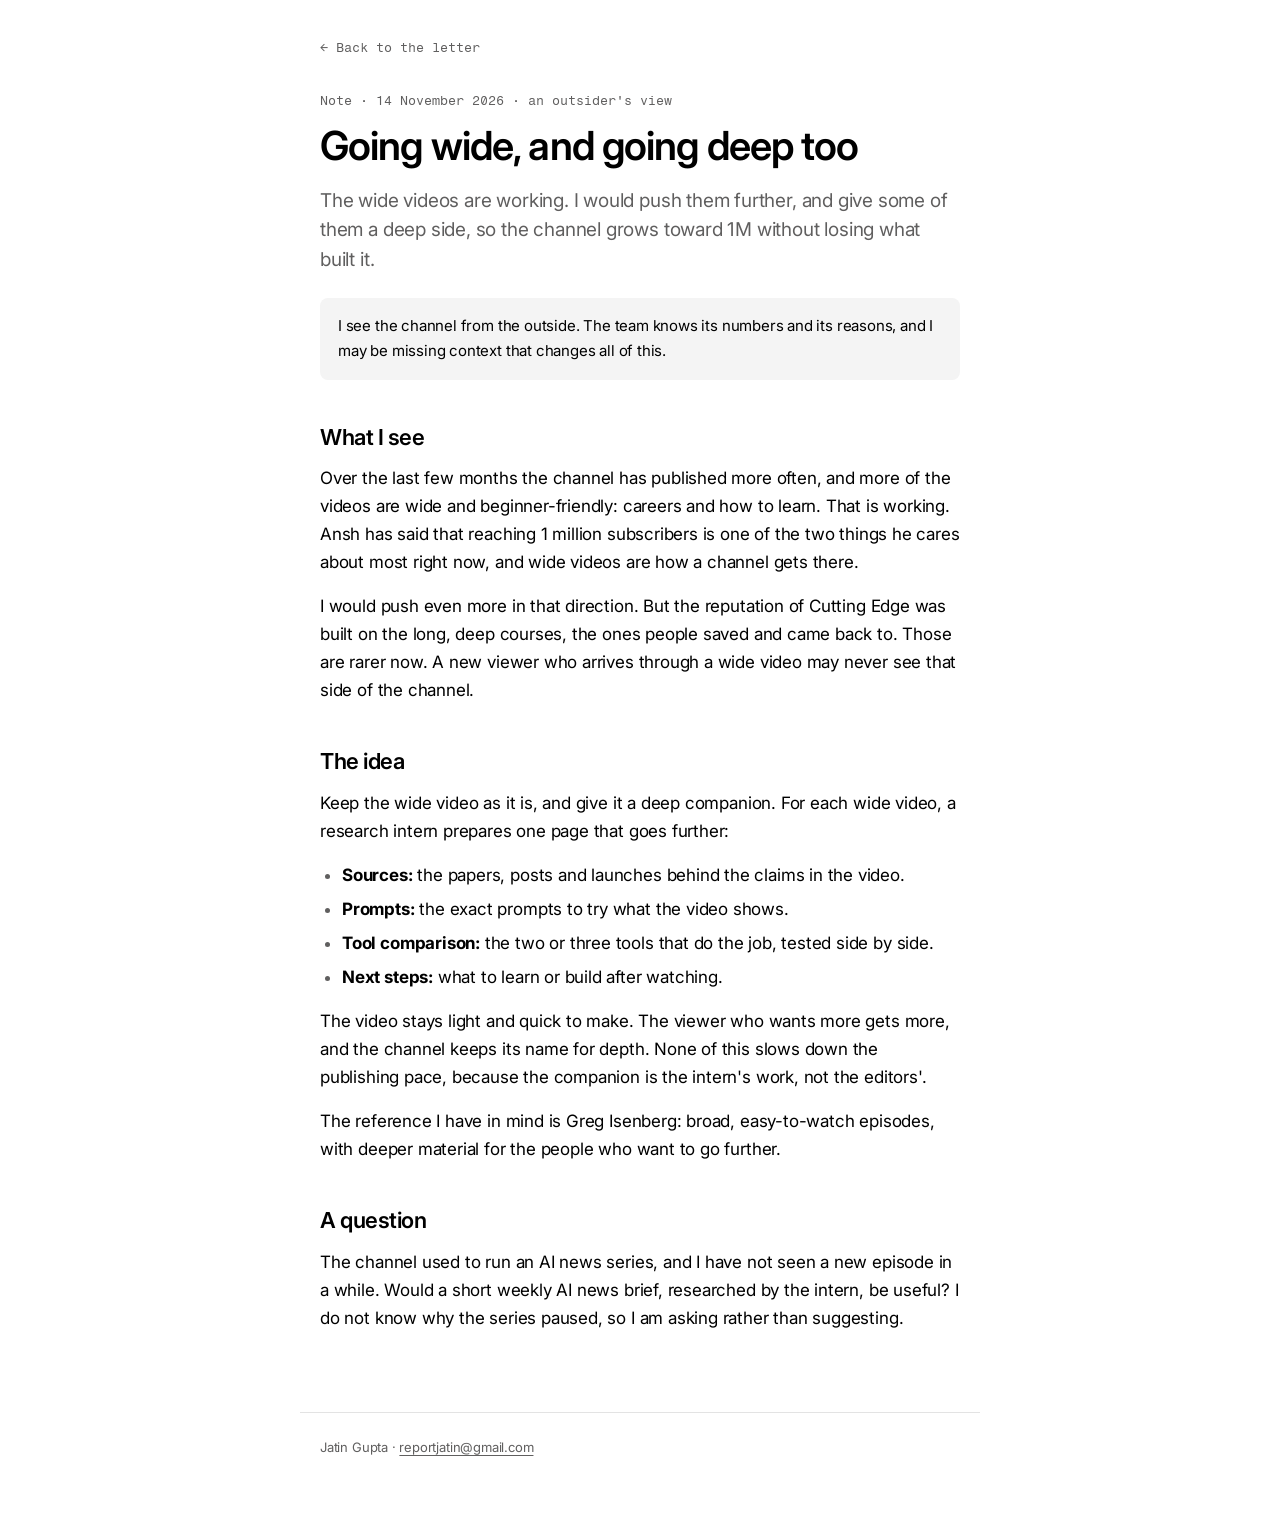
==== commit 45c7457e: "Restore the Mindblaze-style design Co-Authored-By: Claude Fable 5.2 <noreply@anthropic.com>" ====
--- a/research/depth-note.html
+++ b/research/depth-note.html
@@ -5,7 +5,7 @@
 <meta name="viewport" content="width=device-width, initial-scale=1">
 <title>Going wide, going deep</title>
 <meta name="description" content="An outside view on how Cutting Edge could keep its reputation for depth while its wide videos grow the channel toward 1M.">
-<link rel="stylesheet" href="../assets/site.css?v=5">
+<link rel="stylesheet" href="../assets/site.css?v=7">
 </head>
 <body>
 <main class="doc">
--- a/assets/site.css
+++ b/assets/site.css
@@ -1,296 +1,166 @@
-/* Sub-pages link only this file, so the sans loads here too (index also links it, plus Caveat). */
-@import url('https://fonts.googleapis.com/css2?family=Hanken+Grotesk:wght@400;500;600;700;800&display=swap');
+@import url('https://fonts.googleapis.com/css2?family=Fragment+Mono&family=Inter:wght@400;500;600&display=swap');
 
 :root {
-  --sans: 'Hanken Grotesk', 'Helvetica Neue', Arial, sans-serif;
-  --hand: 'Caveat', 'Segoe Print', cursive;
-  --bg: #f5f5f5;
-  --ink: #141414;
-  --ink-2: #555;        /* 6.6:1 on --bg */
-  --white: #fff;
-  --dark: #141414;
-  --dark-2: #1f1f1f;
-  --dark-3: #2e2e2e;
-  --grey-on-dark: #a3a3a3; /* 7:1 on --dark */
-  --line: #d4d4d4;
-  --yellow: #ffe600;
-  --blue: #1d3a8a;
-  --r: 14px;
-  --gut: clamp(16px, 3vw, 32px);
-  --ease: cubic-bezier(.2, .7, .2, 1);
+  --sans: 'Inter', ui-sans-serif, system-ui, sans-serif;
+  --mono: 'Fragment Mono', ui-monospace, monospace;
+  --ink: #000;
+  --ink-2: #605f5f;
+  --quiet: #605f5f; /* #8a8a8a fails AA on white */
+  --canvas: #fff;
+  --tray: #f4f4f4;
+  --tray-2: #fafafa;
+  --line: #e3e3e3;
+  --blue: #517ffc; --blue-ink: #2f5fd9;
+  --violet: #a17afc; --violet-ink: #6d45d6;
+  --amber: #f2ac13; --amber-ink: #885800;
+  --pink: #fc7998; --pink-ink: #c0335a;
+  --olive: #d3d966; --olive-ink: #5c6116;
+  --sky: #96dcff; --sky-ink: #1d6e98;
+  --shadow-card: 0 5px 20px rgba(0, 0, 0, .08);
+  --col: 640px;
 }
 
 * { box-sizing: border-box; }
-html { -webkit-text-size-adjust: 100%; scroll-behavior: smooth; scroll-padding-top: 80px; }
+
+html { min-width: 320px; -webkit-text-size-adjust: 100%; }
+
 body {
   margin: 0;
-  background: var(--bg);
+  background: var(--canvas);
   color: var(--ink);
-  font: 400 1.0625rem/1.55 var(--sans);
-  overflow-x: hidden;
-}
-img { max-width: 100%; }
-a { color: inherit; text-underline-offset: .18em; text-decoration-thickness: 1px; }
-a:hover { text-decoration-thickness: 2px; }
-:focus-visible { outline: 3px solid var(--ink); outline-offset: 3px; border-radius: 4px; }
-.dark :focus-visible, .callout :focus-visible { outline-color: var(--white); }
-b, strong { font-weight: 700; }
-h1, h2, h3 { margin: 0; line-height: 1.05; letter-spacing: -.02em; }
-
-.tiny {
-  font-size: .75rem; font-weight: 600; text-transform: uppercase;
-  letter-spacing: .06em; line-height: 1.3; margin: 0;
-}
-.grey { color: var(--ink-2); }
-.center { text-align: center; }
-
-/* ---------- fixed UI ---------- */
-.topbar {
-  position: fixed; inset: 0 0 auto 0; z-index: 20;
-  display: flex; justify-content: space-between; align-items: center;
-  padding: 10px var(--gut); background: var(--bg);
-}
-.applying { margin: 0; font-size: .8125rem; font-weight: 600; line-height: 1.2; text-transform: uppercase; letter-spacing: .04em; }
-.applying span { color: var(--ink-2); }
-.pill {
-  display: inline-flex; align-items: center; min-height: 44px; padding: 0 20px;
-  background: var(--ink); color: var(--white); border-radius: 999px;
-  font-weight: 600; font-size: .875rem; text-transform: uppercase; letter-spacing: .04em; text-decoration: none;
-}
-.pill:hover { background: #333; }
-
-.dock {
-  position: fixed; left: var(--gut); right: var(--gut); bottom: 12px; z-index: 20;
-  display: flex; align-items: center; gap: 12px; height: 56px; padding: 0 8px;
-  background: var(--dark); color: var(--white); border-radius: 12px; overflow: hidden;
-}
-.dock .sq {
-  flex: none; width: 40px; height: 40px; display: grid; place-items: center;
-  background: var(--white); color: var(--ink); border-radius: 6px; font-weight: 800; font-size: .875rem;
-}
-.dock b { flex: none; text-transform: uppercase; font-weight: 800; letter-spacing: -.01em; }
-.dock .marquee { flex: 1; color: var(--grey-on-dark); }
-
-/* ---------- marquee ---------- */
-.marquee {
-  overflow: hidden; white-space: nowrap;
-  -webkit-mask: linear-gradient(90deg, transparent, #000 6%, #000 94%, transparent);
-          mask: linear-gradient(90deg, transparent, #000 6%, #000 94%, transparent);
-}
-.marquee .track { display: inline-flex; gap: 28px; padding-right: 28px; animation: slide 28s linear infinite; }
-.marquee span { font-size: .75rem; font-weight: 600; text-transform: uppercase; letter-spacing: .06em; }
-.marquee span::before { content: "●"; font-size: .45rem; vertical-align: middle; margin-right: 28px; opacity: .5; }
-@keyframes slide { to { transform: translateX(-50%); } }
-
-/* ---------- home layout ---------- */
-.home main { padding: 84px var(--gut) 24px; }
-.home { padding-bottom: 84px; }
-
-.labelrow {
-  display: flex; justify-content: space-between; margin: 8px 0 14px;
-  font-size: .75rem; font-weight: 600; text-transform: uppercase; letter-spacing: .06em;
+  font: 400 17px/1.65 var(--sans);
+  letter-spacing: -0.011em;
+  -webkit-font-smoothing: antialiased;
+  text-rendering: optimizeLegibility;
 }
 
-.hero {
-  position: relative; background: var(--white); border-radius: var(--r);
-  padding: clamp(20px, 5vw, 72px) clamp(10px, 4vw, 72px) 80px;
+::selection { background: #f1f6ff; }
+
+a { color: inherit; text-decoration: underline; text-decoration-color: var(--quiet); text-underline-offset: 3px; text-decoration-thickness: 1px; }
+a:hover { text-decoration-color: var(--ink); }
+a:focus-visible, .evidence:focus-visible, .card:focus-visible { outline: 2px solid var(--blue); outline-offset: 3px; border-radius: 4px; }
+
+img { max-width: 100%; height: auto; display: block; }
+
+h1, h2, h3 { font-weight: 600; line-height: 1.2; letter-spacing: -0.022em; margin: 0; }
+h1 { font-size: clamp(30px, 6vw, 40px); }
+h2 { font-size: 22px; margin: 56px 0 14px; }
+h3 { font-size: 17px; margin: 28px 0 8px; }
+p { margin: 0 0 16px; }
+
+.mono, .meta, .label, .evidence, .back, .kicker { font-family: var(--mono); letter-spacing: 0; }
+
+/* ---------- page shell ---------- */
+.wrap, .doc { max-width: calc(var(--col) + 40px); margin: 0 auto; padding: 0 20px; }
+
+.site-head {
+  display: flex; justify-content: space-between; align-items: baseline; gap: 12px;
+  max-width: calc(var(--col) + 40px); margin: 0 auto; padding: 22px 20px 0;
+  font: 13px/1.4 var(--mono); color: var(--ink-2);
 }
-.sheet {
-  max-width: 40rem; margin: 0 auto; padding: 28px clamp(16px, 4vw, 44px) 36px;
-  background: #fffefa; border: 1px solid #e6e6e6; border-radius: 6px;
-  box-shadow: 0 1px 2px rgba(0,0,0,.05), 0 14px 40px -18px rgba(0,0,0,.25);
+.site-head a { text-decoration: none; color: var(--ink); }
+
+/* ---------- letter header ---------- */
+.hero { margin: 28px 0 36px; }
+.hero figure { margin: 0 0 28px; border-radius: 6px; overflow: hidden; background: var(--tray); }
+.hero img { width: 100%; aspect-ratio: 16 / 9; object-fit: cover; object-position: 50% 40%; }
+.kicker { font-size: 13px; color: var(--ink-2); margin: 0 0 12px; }
+.hero h1 { max-width: 18ch; }
+
+/* ---------- letter slot ---------- */
+.letter { margin: 0 0 12px; }
+.draft { background: var(--tray); border: 1px dashed var(--quiet); border-radius: 6px; padding: 16px 18px; font-size: 15px; }
+.draft p:last-child, .draft ol:last-child { margin-bottom: 0; }
+.letter-note { font: 13px/1.5 var(--mono); color: var(--ink-2); margin: 12px 0 0; }
+.sign { margin-top: 20px; }
+
+/* ---------- section labels ---------- */
+.label { display: block; font-size: 12px; text-transform: uppercase; color: var(--quiet); margin: 64px 0 8px; }
+.label + h2 { margin-top: 0; }
+
+/* ---------- cards ---------- */
+.cards { display: grid; gap: 14px; grid-template-columns: 1fr; margin: 20px 0 0; }
+@media (min-width: 640px) { .cards { grid-template-columns: repeat(3, 1fr); } }
+.card {
+  display: flex; flex-direction: column; gap: 8px;
+  padding: 18px; border-radius: 8px; text-decoration: none;
+  background: var(--tint, var(--tray)); box-shadow: var(--shadow-card);
+  transition: transform .15s ease;
 }
-.sheet-head { border-bottom: 1px solid var(--ink); padding-bottom: 16px; margin-bottom: 8px; }
-.lh-name { margin: 0; font-weight: 800; font-size: 1.5rem; letter-spacing: -.03em; text-transform: uppercase; }
-.lh-addr { margin: 4px 0 14px; font-size: .875rem; color: var(--ink-2); }
-.lh-addr a { display: inline-block; padding: 10px 0; }
-.memo { display: grid; grid-template-columns: auto 1fr; gap: 4px 14px; margin: 0; font-size: .9375rem; }
-.memo dt { font-size: .75rem; font-weight: 600; text-transform: uppercase; letter-spacing: .06em; color: var(--ink-2); padding-top: 2px; }
-.memo dd { margin: 0; }
-.letter-body {
-  --lh: 2.1rem;
-  font: 500 1.5rem/var(--lh) var(--hand); color: var(--blue);
-  background: repeating-linear-gradient(to bottom, transparent 0 calc(var(--lh) - 1px), #b9c6e0 calc(var(--lh) - 1px) var(--lh));
-  background-position: 0 6px;
-  padding-top: 6px;
+.card:hover { transform: translateY(-2px); }
+.card .mono { font-size: 12px; color: var(--tint-ink, var(--ink-2)); }
+.card strong { font-weight: 600; font-size: 17px; line-height: 1.3; }
+.card span:last-child { font-size: 15px; color: var(--ink-2); line-height: 1.5; }
+.t-blue { --tint: #eef3ff; --tint-ink: var(--blue-ink); }
+.t-violet { --tint: #f4efff; --tint-ink: var(--violet-ink); }
+.t-amber { --tint: #fdf5e2; --tint-ink: var(--amber-ink); }
+.t-pink { --tint: #fff0f3; --tint-ink: var(--pink-ink); }
+.t-olive { --tint: #f7f8e3; --tint-ink: var(--olive-ink); }
+.t-sky { --tint: #eef9ff; --tint-ink: var(--sky-ink); }
+
+/* ---------- claims with evidence buttons ---------- */
+.claims { list-style: none; padding: 0; margin: 20px 0 0; border-top: 1px solid var(--line); }
+.claims li { padding: 16px 0; border-bottom: 1px solid var(--line); }
+.claims .need { display: block; font: 12px/1.4 var(--mono); color: var(--quiet); margin-bottom: 4px; }
+.evidence {
+  display: inline-block; white-space: nowrap; margin-left: 6px;
+  font-size: 12px; line-height: 1; padding: 5px 8px 4px; border-radius: 4px;
+  border: 1px solid var(--line); background: var(--tray-2); color: var(--ink); text-decoration: none;
+  vertical-align: 1px;
 }
-.letter-body p { margin: 0 0 var(--lh); }
-.letter-body .sign { font-size: 2.4rem; font-weight: 700; margin: 0; }
-.hero-cap {
-  position: absolute; left: clamp(16px, 3vw, 28px); bottom: 18px; margin: 0;
-  font-size: .75rem; font-weight: 600; text-transform: uppercase; letter-spacing: .06em; line-height: 1.35;
+.evidence:hover { background: var(--ink); border-color: var(--ink); color: #fff; }
+
+.facts { list-style: none; padding: 0; margin: 0; }
+.facts li { padding: 4px 0; }
+
+/* ---------- footer ---------- */
+.site-foot {
+  max-width: calc(var(--col) + 40px); margin: 80px auto 0; padding: 24px 20px 48px;
+  border-top: 1px solid var(--line); font-size: 13px; color: var(--quiet); line-height: 1.6;
 }
-.hero-cap span { color: var(--ink-2); }
-.letter-note { font-size: .8125rem; color: var(--ink-2); margin: 12px 4px 0; max-width: 40rem; }
+.site-foot p { margin: 0 0 8px; }
 
-.encl { display: flex; flex-wrap: wrap; align-items: center; gap: 8px; margin: 28px 0 0; }
-.encl .tiny { margin-right: 4px; }
-.encl a {
-  display: inline-flex; align-items: center; min-height: 44px; padding: 0 16px;
-  border: 1px solid var(--line); border-radius: 999px; background: var(--white);
-  font-size: .8125rem; font-weight: 600; text-transform: uppercase; letter-spacing: .04em; text-decoration: none;
+/* ---------- report / evidence pages (main.doc) ---------- */
+.doc { padding-top: 32px; }
+.doc .back { display: inline-block; font-size: 13px; color: var(--ink-2); text-decoration: none; margin-bottom: 32px; }
+.doc .back:hover { color: var(--ink); }
+.doc .meta { font-size: 13px; color: var(--quiet); margin: 0 0 10px; }
+.doc h1 { margin-bottom: 16px; }
+.doc .lede { font-size: 19px; line-height: 1.55; color: var(--ink-2); margin-bottom: 8px; }
+.doc h2 { margin-top: 44px; }
+.doc ul, .doc ol { padding-left: 22px; margin: 0 0 16px; }
+.doc li { margin: 0 0 6px; }
+.doc li::marker { color: var(--quiet); }
+.doc blockquote { margin: 20px 0; padding: 14px 18px; border: 1px solid var(--line); border-radius: 8px; background: var(--tray-2); color: var(--ink-2); }
+.doc blockquote p:last-child { margin-bottom: 0; }
+.doc code { font: 14px var(--mono); background: var(--tray); padding: 1px 5px; border-radius: 3px; }
+.doc aside.callout { background: var(--tray); border-radius: 8px; padding: 16px 18px; margin: 24px 0; font-size: 15px; }
+.doc aside.callout > :last-child { margin-bottom: 0; }
+.doc figure { margin: 24px 0; }
+.doc figcaption { font: 12px/1.5 var(--mono); color: var(--quiet); margin-top: 8px; }
+
+/* tables scroll sideways on phones instead of breaking the page */
+.doc table {
+  display: block; max-width: 100%; overflow-x: auto; -webkit-overflow-scrolling: touch;
+  border-collapse: collapse; margin: 20px 0 24px; font-size: 14px; line-height: 1.45;
 }
-.encl a:hover { border-color: var(--ink); }
+.doc th, .doc td { text-align: left; vertical-align: top; padding: 9px 12px; border-bottom: 1px solid var(--line); min-width: 150px; }
+.doc th { font: 12px/1.4 var(--mono); color: var(--ink-2); background: var(--tray-2); border-bottom-color: var(--ink); white-space: nowrap; }
 
-/* giant display words */
-.giant, .display, .wordmark {
-  font-weight: 800; text-transform: uppercase; letter-spacing: -.03em; line-height: .9; margin: 0;
-}
-.giant { font-size: clamp(5.5rem, 21vw, 22rem); margin: 72px 0 0 -.04em; overflow: hidden; }
-.giant sup { font-size: .14em; letter-spacing: 0; vertical-align: top; margin-left: .2em; padding: .15em .4em; background: var(--yellow); border-radius: 4px; position: relative; top: .5em; }
-.display { font-size: clamp(2.6rem, 9vw, 8.5rem); margin: 12px 0 20px; }
-.intro { display: grid; gap: 10px; margin: 18px 0 28px; max-width: 40rem; }
-.opener { font-size: clamp(1.0625rem, 1.6vw, 1.3rem); line-height: 1.45; max-width: 40rem; margin: 0 0 28px; }
-.sub { font-size: clamp(1.5rem, 3vw, 2.25rem); font-weight: 800; margin: 10px 0 14px; }
+.links { list-style: none; padding: 0 !important; }
+.links li { margin-bottom: 10px; }
 
-/* work cards */
-.work { margin-bottom: 72px; }
-.card {
-  display: block; margin-bottom: 18px; padding: 10px 10px 0;
-  background: var(--dark); color: var(--white); border-radius: var(--r);
-  text-decoration: none; overflow: hidden;
-  transition: transform .4s var(--ease);
-}
-.card:hover { transform: translateY(-4px); }
-.card:hover .go { text-decoration: underline; }
-.card:focus-visible { outline-color: var(--ink); outline-offset: 4px; border-radius: var(--r); }
-.media {
-  display: flex; flex-direction: column; justify-content: center; align-items: center; text-align: center;
-  min-height: clamp(260px, 42vw, 560px); padding: 32px 20px;
-  background: var(--dark-2); border-radius: 8px;
-}
-.figure { margin: 0; font-weight: 800; letter-spacing: -.04em; line-height: .9; font-size: clamp(4.5rem, 16vw, 15rem); }
-.figure-cap { margin: 18px 0 0; max-width: 32rem; color: #cfcfcf; font-size: clamp(.95rem, 1.4vw, 1.15rem); }
-.media.quote blockquote { margin: 18px 0 0; }
-.media.quote blockquote p { margin: 0; font-weight: 700; letter-spacing: -.025em; line-height: 1.02; font-size: clamp(1.9rem, 5vw, 4.5rem); max-width: 18ch; }
-.media .tiny { color: var(--grey-on-dark); }
-.card-foot { display: flex; justify-content: space-between; align-items: baseline; gap: 16px; padding: 16px 8px 6px; }
-.card-foot h3, .card-foot .kind { font-size: .8125rem; font-weight: 700; text-transform: uppercase; letter-spacing: .05em; margin: 0; }
-.card-foot .kind { font-weight: 600; color: var(--grey-on-dark); text-align: right; }
-.card-sub { margin: 0; padding: 0 8px 12px; color: #cfcfcf; font-size: .9375rem; }
-.go { color: var(--white); font-weight: 600; white-space: nowrap; }
-.go::after { content: " →"; }
-.card .marquee { border-top: 1px solid var(--dark-3); padding: 14px 0; margin: 0 -10px; color: var(--grey-on-dark); }
-
-/* dark receipts section */
-.dark {
-  margin: 0 calc(-1 * var(--gut)); padding: 64px var(--gut) 72px;
-  background: var(--dark); color: var(--white); border-radius: 28px 28px 0 0;
-}
-.dark .grey { color: var(--grey-on-dark); }
-.dark .sub { font-size: .75rem; font-weight: 600; text-transform: uppercase; letter-spacing: .06em; color: var(--grey-on-dark); margin: 6px 0 20px; }
-.statement { font-weight: 600; letter-spacing: -.025em; line-height: 1.1; font-size: clamp(1.75rem, 4.4vw, 4rem); max-width: 22ch; margin: 0 0 48px; }
-.blocks { list-style: none; padding: 0; margin: 0; display: grid; gap: 10px; grid-template-columns: repeat(auto-fill, minmax(min(100%, 340px), 1fr)); }
-.blocks li { display: flex; flex-direction: column; gap: 12px; padding: 22px; background: var(--dark-2); border-radius: var(--r); }
-.blocks .num { font-size: .8125rem; font-weight: 700; color: var(--grey-on-dark); }
-.blocks h3 { font-size: 1.375rem; font-weight: 700; }
-.blocks p { margin: 0; color: #d6d6d6; }
-.blocks p b { color: var(--white); }
-.chips { display: flex; flex-wrap: wrap; gap: 6px; margin-top: auto !important; padding-top: 6px; }
-.chips span { padding: 6px 10px; background: var(--dark-3); border-radius: 6px; font-size: .6875rem; font-weight: 600; text-transform: uppercase; letter-spacing: .06em; color: #e6e6e6; }
-
-/* evidence link: used on home and sub-pages */
-a.evidence {
-  display: inline-flex; align-items: center; min-height: 44px; align-self: flex-start;
-  font-size: .8125rem; font-weight: 700; text-transform: uppercase; letter-spacing: .06em;
-}
-a.evidence::after { content: "↗"; margin-left: 6px; text-decoration: none; display: inline-block; }
-
-/* light hairline grid */
-.light { padding: 80px 0 0; }
-.grid {
-  display: grid; grid-template-columns: repeat(auto-fit, minmax(min(100%, 260px), 1fr));
-  margin: 0; border-top: 1px solid var(--line); border-left: 1px solid var(--line);
-}
-.cell { padding: 24px 20px 32px; border-right: 1px solid var(--line); border-bottom: 1px solid var(--line); min-height: 180px; }
-.cell.wide { grid-column: 1 / -1; min-height: 0; }
-.cell dt { font-size: .75rem; font-weight: 700; text-transform: uppercase; letter-spacing: .06em; margin-bottom: 28px; }
-.cell dd { margin: 0; font-size: clamp(1.15rem, 2vw, 1.5rem); font-weight: 500; line-height: 1.3; letter-spacing: -.01em; max-width: 46rem; }
-.cell dd a { font-weight: 700; display: inline-block; padding: 6px 0; }
-
-.plan { list-style: none; counter-reset: p; padding: 0; margin: 0; border-top: 1px solid var(--line); }
-.plan li {
-  counter-increment: p; display: grid; grid-template-columns: 3.5rem 1fr; gap: 12px;
-  padding: 22px 0; border-bottom: 1px solid var(--line);
-  font-size: clamp(1.15rem, 2vw, 1.5rem); font-weight: 500; line-height: 1.3; letter-spacing: -.01em;
-}
-.plan li::before { content: counter(p, decimal-leading-zero); font-size: .8125rem; font-weight: 700; padding-top: .45em; }
-
-/* contact */
-.contact { padding: 96px 0 24px; text-align: center; }
-.contact .opener { margin-inline: auto; }
-.wordmark { font-size: clamp(2.2rem, 10.4vw, 15rem); white-space: nowrap; margin: 24px 0 8px; }
-.wordmark a { text-decoration: none; }
-.wordmark a:hover { text-decoration: underline; text-decoration-thickness: .05em; }
-.contact-list { list-style: none; padding: 0; margin: 40px auto 0; max-width: 44rem; text-align: left; border-top: 1px solid var(--line); }
-.contact-list li { display: grid; grid-template-columns: 6rem 1fr; gap: 12px; align-items: baseline; padding: 18px 0; border-bottom: 1px solid var(--line); }
-.contact-list a { display: inline; font-weight: 600; word-break: break-word; }
-
-.site-foot { padding: 24px var(--gut); text-align: center; font-size: .8125rem; color: var(--ink-2); }
-.site-foot p { margin: 0; }
-.site-foot a { display: inline-block; padding: 12px 0; }
-
-/* reveal */
-.js .reveal { opacity: 0; transform: translateY(24px); transition: opacity .7s var(--ease), transform .7s var(--ease); }
-.js .reveal.in { opacity: 1; transform: none; }
-
-@media (max-width: 520px) {
-  .letter-body { --lh: 1.95rem; font-size: 1.375rem; }
-  .card-foot { flex-direction: column; gap: 4px; }
-  .card-foot .kind { text-align: left; }
-  .contact-list li { grid-template-columns: 1fr; gap: 0; }
-  .dock b { font-size: .875rem; }
+@media (max-width: 480px) {
+  body { font-size: 16px; }
+  h2 { font-size: 20px; }
+  .doc .lede { font-size: 17px; }
+  .label { margin-top: 52px; }
 }
 
-/* ---------- sub-pages ---------- */
-.doc { max-width: calc(65ch + 2 * var(--gut)); margin: 0 auto; padding: 24px var(--gut) 48px; }
-.doc > * { max-width: 65ch; }
-a.back {
-  display: inline-flex; align-items: center; min-height: 44px; padding: 0 20px; margin-bottom: 40px;
-  background: var(--ink); color: var(--white); border-radius: 999px; text-decoration: none;
-  font-size: .8125rem; font-weight: 600; text-transform: uppercase; letter-spacing: .05em;
-}
-a.back:hover { background: #333; }
-.meta { font-size: .75rem; font-weight: 600; text-transform: uppercase; letter-spacing: .06em; color: var(--ink-2); margin: 0 0 14px; }
-.doc h1 { font-size: clamp(2.1rem, 6vw, 3.75rem); font-weight: 800; letter-spacing: -.035em; line-height: .98; margin: 0 0 20px; }
-.lede { font-size: clamp(1.15rem, 2vw, 1.35rem); line-height: 1.45; font-weight: 500; margin: 0 0 40px; }
-.doc h2 { font-size: .8125rem; font-weight: 700; text-transform: uppercase; letter-spacing: .06em; margin: 48px 0 14px; padding-top: 14px; border-top: 1px solid var(--line); }
-.doc p, .doc li { line-height: 1.6; }
-.doc ul, .doc ol { padding-left: 1.25em; }
-.doc li { margin-bottom: 8px; }
-.doc li::marker { color: var(--ink-2); font-weight: 600; }
-.doc a:not(.back):not(.evidence) { font-weight: 600; }
-.doc code { font-size: .9em; background: #e8e8e8; padding: 1px 5px; border-radius: 4px; word-break: break-word; }
-.doc table {
-  display: block; overflow-x: auto; max-width: 100%; width: max-content;
-  border-collapse: collapse; margin: 18px 0 28px; font-size: .875rem; background: var(--white); border-radius: 10px;
-}
-.doc th, .doc td { text-align: left; vertical-align: top; padding: 10px 12px; border-bottom: 1px solid var(--line); min-width: 9rem; }
-.doc th { font-size: .6875rem; font-weight: 700; text-transform: uppercase; letter-spacing: .06em; }
-.doc blockquote { margin: 28px 0; padding: 0; font-size: clamp(1.4rem, 3vw, 2rem); font-weight: 700; letter-spacing: -.02em; line-height: 1.15; }
-.callout { margin: 32px 0; padding: 24px; background: var(--dark); color: var(--white); border-radius: var(--r); }
-.callout h2 { margin-top: 0; padding-top: 0; border: 0; color: var(--grey-on-dark); }
-.callout p { margin: 0; color: #e6e6e6; }
-.callout p + p { margin-top: 12px; }
-.callout a { color: var(--white); }
-ul.facts { list-style: none; padding: 0; display: grid; grid-template-columns: repeat(auto-fit, minmax(min(100%, 180px), 1fr)); border-top: 1px solid var(--line); border-left: 1px solid var(--line); }
-ul.facts li { margin: 0; padding: 16px; border-right: 1px solid var(--line); border-bottom: 1px solid var(--line); }
-.doc ul.links { list-style: none; padding: 0; }
-.doc ul.links li { color: var(--ink-2); }
-.doc ul.links a.evidence { color: var(--ink); margin-right: 8px; }
-nav.next { margin-top: 56px; }
-nav.next a {
-  display: flex; align-items: center; justify-content: space-between; min-height: 64px; padding: 18px 24px;
-  background: var(--ink); color: var(--white); border-radius: var(--r); text-decoration: none;
-  font-weight: 700; text-transform: uppercase; letter-spacing: .03em; font-size: .9375rem;
-}
-nav.next a::after { content: "→"; font-size: 1.25rem; }
-nav.next a:hover { background: #333; }
-nav.next a:focus-visible { outline-color: var(--ink); }
+@media (prefers-reduced-motion: reduce) { .card { transition: none; } }
 
-@media (prefers-reduced-motion: reduce) {
-  html { scroll-behavior: auto; }
-  .marquee .track { animation: none; }
-  .js .reveal { opacity: 1; transform: none; transition: none; }
-  .card, .card:hover { transition: none; transform: none; }
-}
+/* ---------- handwritten letter ---------- */
+.letter { background: #fffdf5 linear-gradient(transparent 35px, #e9e4d4 36px) 0 14px / 100% 36px; border: 1px solid var(--line); border-radius: 4px; box-shadow: var(--shadow-card, 0 5px 20px rgba(0,0,0,.08)); padding: 22px 26px 18px; transform: rotate(-0.4deg); }
+.letter-body p { font: 500 23px/36px 'Caveat', cursive; letter-spacing: 0; color: #1c2a4a; margin: 0 0 36px; }
+.letter .sign { font: 700 30px/36px 'Caveat', cursive; color: #1c2a4a; margin: -36px 0 0; }
+@media (max-width: 480px) { .letter { padding: 22px 16px 18px; transform: none; } .letter-body p { font-size: 21px; } }
